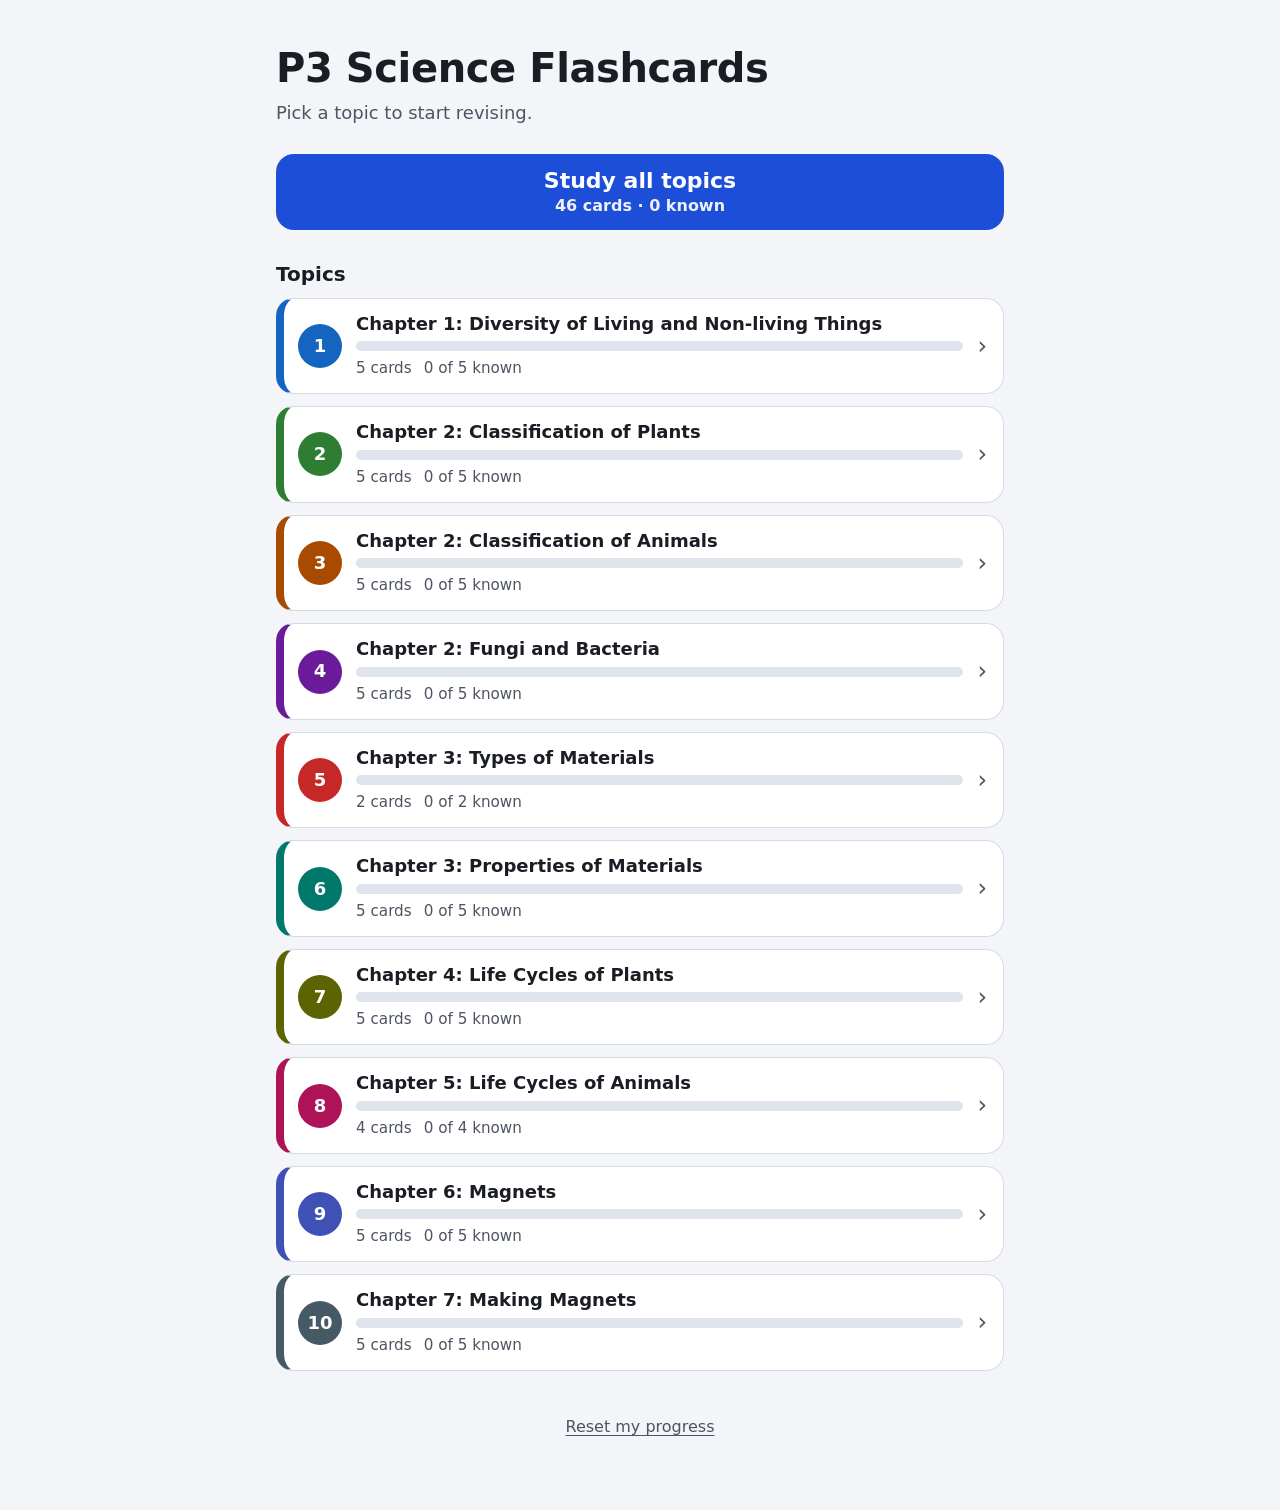
==== p3-science-flashcards.html @ 54ff961a "Add a single-file HTML version of the app build-cards.js now also writes p3-science-flashcards.html," ====
<!doctype html>
<html lang="en-SG">
<head>
  <meta charset="utf-8">
  <meta name="viewport" content="width=device-width, initial-scale=1, viewport-fit=cover">
  <meta name="color-scheme" content="light dark">
  <meta name="description" content="Flashcards to help Primary 3 students revise Science topics.">
  <title>P3 Science Flashcards</title>
  <style>
/* P3 Science Flashcards */

:root {
  --bg: #f3f5f9;
  --surface: #ffffff;
  --surface-2: #eef2f8;
  --answer-bg: #f6f9ff;
  --text: #1a1d23;
  --muted: #4d5563;
  --border: #d5dbe5;
  --shadow: 0 10px 30px rgba(20, 30, 50, 0.12), 0 2px 6px rgba(20, 30, 50, 0.08);
  --focus: #1d4ed8;
  --primary: #1d4ed8;
  --primary-hover: #1e40af;
  --known: #1b7a3a;
  --known-hover: #166230;
  --learning: #ffc94d;
  --learning-hover: #f5b923;
  --learning-text: #1a1d23;
  --danger: #b91c1c;
  --track: #dfe4ec;
  --radius: 18px;
  --card-radius: 24px;
  --topic: #455a64;

  --font: ui-rounded, "SF Pro Rounded", "Nunito", "Varela Round", "Segoe UI",
    system-ui, -apple-system, Roboto, "Helvetica Neue", Arial, sans-serif;

  color-scheme: light;
}

/* Dark theme: follows the device setting unless a light theme is chosen
   explicitly with data-theme="light"; data-theme="dark" forces it on. */
@media (prefers-color-scheme: dark) {
  :root:not([data-theme="light"]) {
    --bg: #111418;
    --surface: #1b1f26;
    --surface-2: #252b34;
    --answer-bg: #1f2530;
    --text: #eef1f5;
    --muted: #b4bcc8;
    --border: #353d49;
    --shadow: 0 10px 30px rgba(0, 0, 0, 0.45), 0 2px 6px rgba(0, 0, 0, 0.3);
    --focus: #8ab4ff;
    --primary: #2f5fe0;
    --primary-hover: #3d6cf0;
    --known: #1b7a3a;
    --known-hover: #208a43;
    --track: #303742;
    color-scheme: dark;
  }
}

:root[data-theme="dark"] {
  --bg: #111418;
  --surface: #1b1f26;
  --surface-2: #252b34;
  --answer-bg: #1f2530;
  --text: #eef1f5;
  --muted: #b4bcc8;
  --border: #353d49;
  --shadow: 0 10px 30px rgba(0, 0, 0, 0.45), 0 2px 6px rgba(0, 0, 0, 0.3);
  --focus: #8ab4ff;
  --primary: #2f5fe0;
  --primary-hover: #3d6cf0;
  --known: #1b7a3a;
  --known-hover: #208a43;
  --track: #303742;
  color-scheme: dark;
}

*,
*::before,
*::after {
  box-sizing: border-box;
}

html {
  -webkit-text-size-adjust: 100%;
  text-size-adjust: 100%;
}

body {
  margin: 0;
  min-height: 100vh;
  background: var(--bg);
  color: var(--text);
  font-family: var(--font);
  font-size: 1.125rem;
  line-height: 1.45;
  -webkit-font-smoothing: antialiased;
}

h1,
h2 {
  line-height: 1.2;
  margin: 0;
}

h1:focus,
h2:focus {
  outline: none;
}

button {
  font: inherit;
  color: inherit;
}

:focus-visible {
  outline: 3px solid var(--focus);
  outline-offset: 3px;
}

[hidden] {
  display: none !important;
}

.visually-hidden {
  position: absolute !important;
  width: 1px;
  height: 1px;
  margin: -1px;
  padding: 0;
  overflow: hidden;
  clip: rect(0 0 0 0);
  white-space: nowrap;
  border: 0;
}

/* ---------- Layout ---------- */

#app {
  max-width: 760px;
  margin: 0 auto;
  padding: max(16px, env(safe-area-inset-top)) max(16px, env(safe-area-inset-right))
    max(24px, env(safe-area-inset-bottom)) max(16px, env(safe-area-inset-left));
}

.screen-narrow {
  max-width: 560px;
  margin: 0 auto;
  padding-top: 8vh;
  text-align: center;
}

.lead {
  color: var(--muted);
  font-size: 1.125rem;
  margin: 0.5rem 0 1.5rem;
}

/* ---------- Buttons ---------- */

.btn {
  display: inline-flex;
  align-items: center;
  justify-content: center;
  gap: 0.4em;
  min-height: 56px;
  padding: 0.75rem 1.25rem;
  border: 2px solid transparent;
  border-radius: 14px;
  font-weight: 700;
  font-size: 1.125rem;
  line-height: 1.2;
  text-align: center;
  cursor: pointer;
  touch-action: manipulation;
  -webkit-tap-highlight-color: transparent;
  transition: background-color 0.15s ease, transform 0.1s ease, border-color 0.15s ease;
}

.btn:active {
  transform: scale(0.98);
}

.btn:disabled {
  opacity: 0.45;
  cursor: not-allowed;
  transform: none;
}

.btn-block {
  display: flex;
  width: 100%;
}

.btn-primary {
  background: var(--primary);
  color: #fff;
}

.btn-primary:hover {
  background: var(--primary-hover);
}

.btn-secondary {
  background: var(--surface);
  color: var(--text);
  border-color: var(--border);
}

.btn-secondary:hover:not(:disabled) {
  background: var(--surface-2);
}

.btn-ghost {
  background: transparent;
  color: var(--text);
  border-color: transparent;
}

.btn-ghost:hover {
  background: var(--surface-2);
}

.btn-danger {
  background: var(--danger);
  color: #fff;
}

.btn-known {
  background: var(--known);
  color: #fff;
}

.btn-known:hover {
  background: var(--known-hover);
}

.btn-learning {
  background: var(--learning);
  color: var(--learning-text);
}

.btn-learning:hover {
  background: var(--learning-hover);
}

.btn-row {
  display: flex;
  gap: 12px;
  flex-wrap: wrap;
}

.btn-stack {
  display: grid;
  gap: 12px;
  margin-top: 1.5rem;
}

.link-btn {
  background: none;
  border: 0;
  padding: 12px 8px;
  min-height: 48px;
  color: var(--muted);
  text-decoration: underline;
  text-underline-offset: 3px;
  font-size: 1rem;
  cursor: pointer;
  border-radius: 8px;
}

.link-btn:hover {
  color: var(--text);
}

/* ---------- Home ---------- */

.home-header {
  padding: 1rem 0 0.25rem;
}

.home-header h1 {
  font-size: clamp(1.75rem, 1.2rem + 2.5vw, 2.5rem);
  font-weight: 800;
  letter-spacing: -0.01em;
}

.btn-study-all {
  flex-direction: column;
  gap: 2px;
  min-height: 72px;
  font-size: 1.375rem;
  border-radius: var(--radius);
}

.btn-study-all-meta {
  font-size: 1rem;
  font-weight: 600;
  opacity: 0.92;
}

.section-title {
  font-size: 1.25rem;
  margin: 2rem 0 0.75rem;
}

.topic-list {
  list-style: none;
  margin: 0;
  padding: 0;
  display: grid;
  gap: 12px;
}

.topic-btn {
  display: flex;
  align-items: center;
  gap: 14px;
  width: 100%;
  min-height: 84px;
  padding: 14px 16px 14px 14px;
  background: var(--surface);
  border: 1px solid var(--border);
  border-left: 8px solid var(--topic);
  border-radius: var(--radius);
  text-align: left;
  cursor: pointer;
  touch-action: manipulation;
  -webkit-tap-highlight-color: transparent;
  transition: background-color 0.15s ease, transform 0.1s ease;
}

.topic-btn:hover {
  background: var(--surface-2);
}

.topic-btn:active {
  transform: scale(0.99);
}

.topic-num {
  flex: none;
  display: grid;
  place-items: center;
  width: 44px;
  height: 44px;
  border-radius: 50%;
  background: var(--topic);
  color: #fff;
  font-weight: 800;
  font-size: 1.125rem;
}

.topic-main {
  flex: 1;
  min-width: 0;
  display: grid;
  gap: 6px;
}

.topic-name {
  font-weight: 700;
  font-size: 1.125rem;
  line-height: 1.25;
}

.topic-meta {
  display: flex;
  flex-wrap: wrap;
  gap: 4px 12px;
  color: var(--muted);
  font-size: 0.95rem;
}

.topic-resume {
  font-weight: 700;
  color: var(--text);
}

.bar {
  display: block;
  height: 10px;
  border-radius: 999px;
  background: var(--track);
  overflow: hidden;
}

.bar-fill {
  display: block;
  height: 100%;
  width: 0;
  border-radius: inherit;
  background: var(--topic);
  transition: width 0.4s ease;
}

.topic-chevron {
  flex: none;
  font-size: 1.5rem;
  color: var(--muted);
}

.reset-area {
  margin-top: 2rem;
  text-align: center;
}

.reset-confirm {
  margin: 0.5rem auto 0;
  max-width: 480px;
  padding: 16px;
  border: 2px solid var(--danger);
  border-radius: var(--radius);
  background: var(--surface);
}

.reset-confirm p {
  margin: 0 0 12px;
}

.reset-confirm .btn-row {
  justify-content: center;
}

.reset-done {
  min-height: 1.5em;
  margin: 0.5rem 0 0;
  color: var(--muted);
}

.storage-note {
  margin: 1rem 0 0;
  padding: 12px 16px;
  border-radius: 12px;
  background: var(--surface-2);
  color: var(--text);
  font-size: 1rem;
  text-align: center;
}

/* ---------- Study ---------- */

.study-top {
  display: flex;
  align-items: center;
  justify-content: space-between;
  gap: 8px;
  margin: -4px -8px 4px;
}

.btn-back {
  min-height: 48px;
  padding: 0.5rem 0.75rem;
  font-size: 1rem;
}

.study-mode {
  font-size: 1rem;
  font-weight: 700;
  color: var(--muted);
  text-align: right;
  padding-right: 8px;
}

.study-meta {
  display: flex;
  flex-wrap: wrap;
  align-items: baseline;
  justify-content: space-between;
  gap: 2px 12px;
  margin-bottom: 10px;
}

.position {
  margin: 0;
  font-weight: 700;
  font-size: 1rem;
}

.card-status {
  margin: 0;
  font-size: 0.95rem;
  color: var(--muted);
  min-height: 1.4em;
}

.card-stage {
  position: relative;
}

.card {
  display: block;
  position: relative;
  width: 100%;
  height: 56vh;
  height: clamp(280px, 54svh, 560px);
  padding: 0;
  margin: 0;
  border: 0;
  background: none;
  border-radius: var(--card-radius);
  cursor: pointer;
  perspective: 1600px;
  touch-action: pan-y;
  -webkit-tap-highlight-color: transparent;
  text-align: center;
}

.card:focus-visible {
  outline-offset: 5px;
}

.card-inner {
  display: block;
  position: relative;
  width: 100%;
  height: 100%;
  transform-style: preserve-3d;
  transition: transform 0.55s cubic-bezier(0.3, 0.7, 0.3, 1);
}

.card.is-flipped .card-inner {
  transform: rotateY(180deg);
}

.face {
  position: absolute;
  inset: 0;
  display: flex;
  flex-direction: column;
  background: var(--surface);
  border: 1px solid var(--border);
  border-radius: var(--card-radius);
  box-shadow: var(--shadow);
  overflow: hidden;
  -webkit-backface-visibility: hidden;
  backface-visibility: hidden;
}

.face-front {
  transform: rotateY(0deg);
}

.face-back {
  transform: rotateY(180deg);
  background: var(--answer-bg);
}

.card:not(.is-flipped) .face-back,
.card.is-flipped .face-front {
  pointer-events: none;
}

.face-header {
  flex: none;
  display: flex;
  align-items: center;
  justify-content: center;
  min-height: 52px;
  padding: 10px 20px;
  background: var(--topic);
  color: #fff;
  font-weight: 700;
  font-size: 1.0625rem;
  line-height: 1.25;
}

.face-label {
  flex: none;
  padding: 14px 24px 0;
  font-size: 0.875rem;
  font-weight: 800;
  letter-spacing: 0.08em;
  text-transform: uppercase;
  color: var(--muted);
}

.face-body {
  flex: 1;
  min-height: 0;
  display: flex;
  flex-direction: column;
  padding: 8px 24px;
  overflow-y: auto;
  overscroll-behavior: contain;
  -webkit-overflow-scrolling: touch;
}

.face-text {
  display: block;
  margin: auto 0;
  font-size: clamp(1.5rem, 1rem + 2vw, 2.25rem);
  font-weight: 650;
  line-height: 1.35;
  white-space: pre-line;
  overflow-wrap: break-word;
}

.face-back .face-text {
  font-weight: 600;
}

.face-hint {
  flex: none;
  padding: 0 24px 14px;
  font-size: 0.95rem;
  color: var(--muted);
  text-align: center;
}

/* Switch to the next card without showing the flip back. */
.card.no-anim .card-inner,
.card.no-anim .face {
  transition: none !important;
}

.card-stage.enter-next .card {
  animation: enter-next 0.28s ease-out;
}

.card-stage.enter-prev .card {
  animation: enter-prev 0.28s ease-out;
}

@keyframes enter-next {
  from {
    opacity: 0;
    transform: translateX(10px) scale(0.96);
  }
  to {
    opacity: 1;
    transform: none;
  }
}

@keyframes enter-prev {
  from {
    opacity: 0;
    transform: translateX(-10px) scale(0.96);
  }
  to {
    opacity: 1;
    transform: none;
  }
}

.topic-banner {
  position: absolute;
  z-index: 5;
  bottom: 14px;
  left: 50%;
  width: max-content;
  max-width: calc(100% - 32px);
  padding: 10px 18px;
  border-radius: 999px;
  background: var(--topic);
  color: #fff;
  font-weight: 700;
  font-size: 1rem;
  line-height: 1.25;
  text-align: center;
  box-shadow: var(--shadow);
  opacity: 0;
  visibility: hidden;
  pointer-events: none;
  transform: translate(-50%, 8px);
  transition: opacity 0.25s ease, transform 0.25s ease, visibility 0.25s;
}

.topic-banner.is-visible {
  opacity: 1;
  visibility: visible;
  transform: translate(-50%, 0);
}

.mark-row {
  display: grid;
  grid-template-columns: 1fr 1fr;
  gap: 12px;
  margin-top: 16px;
}

.mark-row .btn {
  min-height: 64px;
  font-size: 1.25rem;
  border-radius: var(--radius);
  padding: 0.5rem 0.75rem;
}

.mark-row.is-hidden {
  visibility: hidden;
}

.nav-row {
  display: grid;
  grid-template-columns: auto 1fr auto;
  align-items: center;
  gap: 12px;
  margin-top: 12px;
}

.btn-nav {
  min-width: 120px;
}

.kbd-hint {
  margin: 0;
  text-align: center;
  font-size: 0.875rem;
  color: var(--muted);
  visibility: hidden;
}

kbd {
  display: inline-block;
  padding: 0 6px;
  border: 1px solid var(--border);
  border-bottom-width: 2px;
  border-radius: 6px;
  background: var(--surface);
  font-family: inherit;
  font-size: 0.8125rem;
}

@media (hover: hover) and (pointer: fine) {
  .kbd-hint {
    visibility: visible;
  }
}

/* ---------- End of deck ---------- */

#end-title,
#resume-title {
  font-size: clamp(1.75rem, 1.3rem + 2vw, 2.25rem);
  font-weight: 800;
}

.end-stats {
  display: grid;
  grid-template-columns: 1fr 1fr;
  gap: 12px;
}

.stat {
  display: grid;
  gap: 4px;
  padding: 18px 12px;
  border-radius: var(--radius);
  background: var(--surface);
  border: 1px solid var(--border);
  border-top: 6px solid var(--border);
}

.stat-known {
  border-top-color: var(--known);
}

.stat-learning {
  border-top-color: var(--learning);
}

.stat-num {
  font-size: 2.75rem;
  font-weight: 800;
  line-height: 1;
}

.stat-label {
  font-weight: 700;
  color: var(--muted);
}

.end-unmarked {
  margin: 12px 0 0;
  color: var(--muted);
}

/* ---------- Larger screens ---------- */

@media (min-width: 700px) {
  #app {
    padding-top: 28px;
  }

  .face-header {
    min-height: 60px;
    padding: 12px 28px;
    font-size: 1.1875rem;
  }

  .face-label,
  .face-body,
  .face-hint {
    padding-left: 36px;
    padding-right: 36px;
  }

  .mark-row .btn {
    font-size: 1.375rem;
  }
}

/* Short screens, e.g. a phone held sideways */
@media (max-height: 520px) {
  .card {
    height: max(240px, 62vh);
  }

  .screen-narrow {
    padding-top: 2vh;
  }
}

/* Narrow phones */
@media (max-width: 400px) {
  .mark-row .btn {
    font-size: 1.125rem;
  }

  .btn-nav {
    min-width: 0;
    flex: 1;
  }

  .nav-row {
    grid-template-columns: 1fr 1fr;
  }

  .kbd-hint {
    display: none;
  }
}

/* ---------- Reduced motion: quicker flip, fewer other animations ---------- */

@media (prefers-reduced-motion: reduce) {
  /* The card still flips, but quickly and without the springy ease. */
  .card-inner {
    transition: transform 0.3s ease-in-out;
  }

  .card-stage.enter-next .card,
  .card-stage.enter-prev .card {
    animation: fade-in 0.2s ease-out;
  }

  .btn,
  .topic-btn,
  .bar-fill,
  .topic-banner {
    transition: none;
  }

  .btn:active,
  .topic-btn:active {
    transform: none;
  }

  @keyframes fade-in {
    from {
      opacity: 0;
    }
    to {
      opacity: 1;
    }
  }
}
</style>
</head>
<body>
  <main id="app">

    <!-- Home: list of topics -->
    <section id="screen-home" class="screen" aria-labelledby="home-title">
      <header class="home-header">
        <h1 id="home-title" tabindex="-1">P3 Science Flashcards</h1>
        <p class="lead" id="overall-progress">Pick a topic to start revising.</p>
      </header>

      <button type="button" id="study-all" class="btn btn-primary btn-block btn-study-all">
        <span class="btn-study-all-title">Study all topics</span>
        <span class="btn-study-all-meta" id="study-all-meta"></span>
      </button>

      <h2 class="section-title">Topics</h2>
      <ol id="topic-list" class="topic-list"></ol>

      <div class="reset-area">
        <button type="button" id="reset-link" class="link-btn" aria-expanded="false" aria-controls="reset-confirm">Reset my progress</button>
        <div id="reset-confirm" class="reset-confirm" hidden>
          <p id="reset-question"><strong>Reset all progress?</strong> This clears every card you marked and where you left off. It cannot be undone.</p>
          <div class="btn-row">
            <button type="button" id="reset-yes" class="btn btn-danger" aria-describedby="reset-question">Yes, reset</button>
            <button type="button" id="reset-no" class="btn btn-secondary">Cancel</button>
          </div>
        </div>
        <p id="reset-done" class="reset-done" role="status"></p>
      </div>

      <p id="storage-note" class="storage-note" hidden>Your progress can't be saved on this device right now, but you can still study.</p>
    </section>

    <!-- Continue where you left off -->
    <section id="screen-resume" class="screen screen-narrow" aria-labelledby="resume-title" hidden>
      <h2 id="resume-title" tabindex="-1">Welcome back!</h2>
      <p id="resume-text" class="lead"></p>
      <div class="btn-stack">
        <button type="button" id="resume-continue" class="btn btn-primary btn-block">Continue where you left off</button>
        <button type="button" id="resume-restart" class="btn btn-secondary btn-block">Start from the first card</button>
        <button type="button" id="resume-back" class="btn btn-ghost btn-block">Back to topics</button>
      </div>
    </section>

    <!-- Study -->
    <section id="screen-study" class="screen screen-study" aria-labelledby="study-title" hidden>
      <div class="study-top">
        <button type="button" id="study-back" class="btn btn-ghost btn-back">
          <span aria-hidden="true">←</span> Back to topics
        </button>
        <h2 id="study-title" class="study-mode"></h2>
      </div>

      <div class="study-meta">
        <p id="position" class="position"></p>
        <p id="card-status" class="card-status"></p>
      </div>

      <div class="card-stage" id="card-stage">
        <div id="topic-banner" class="topic-banner" role="status" aria-live="polite"></div>
        <button type="button" id="card" class="card">
          <span class="card-inner">
            <span class="face face-front" id="face-front">
              <span class="face-header"><span class="face-topic"></span></span>
              <span class="face-label">Question</span>
              <span class="face-body"><span class="face-text"></span></span>
              <span class="face-hint" aria-hidden="true">Tap to see the answer</span>
            </span>
            <span class="face face-back" id="face-back">
              <span class="face-header"><span class="face-topic"></span></span>
              <span class="face-label">Answer</span>
              <span class="face-body"><span class="face-text"></span></span>
              <span class="face-hint" aria-hidden="true">Tap to see the question</span>
            </span>
          </span>
        </button>
      </div>

      <div class="mark-row" id="mark-row">
        <button type="button" id="btn-known" class="btn btn-known" aria-label="I knew it" aria-keyshortcuts="1">I knew it <span aria-hidden="true">✓</span></button>
        <button type="button" id="btn-learning" class="btn btn-learning" aria-label="Still learning" aria-keyshortcuts="2">Still learning <span aria-hidden="true">↻</span></button>
      </div>

      <div class="nav-row">
        <button type="button" id="btn-prev" class="btn btn-secondary btn-nav" aria-label="Previous card" aria-keyshortcuts="ArrowLeft">
          <span aria-hidden="true">←</span> <span class="btn-nav-text">Previous</span>
        </button>
        <p class="kbd-hint" aria-hidden="true">
          <kbd>Space</kbd> flip · <kbd>←</kbd> <kbd>→</kbd> move · <kbd>1</kbd> knew it · <kbd>2</kbd> still learning
        </p>
        <button type="button" id="btn-next" class="btn btn-secondary btn-nav" aria-label="Next card" aria-keyshortcuts="ArrowRight">
          <span class="btn-nav-text">Next</span> <span aria-hidden="true">→</span>
        </button>
      </div>
    </section>

    <!-- End of deck -->
    <section id="screen-end" class="screen screen-narrow" aria-labelledby="end-title" hidden>
      <h2 id="end-title" tabindex="-1">Well done!</h2>
      <p id="end-text" class="lead"></p>
      <div class="end-stats">
        <div class="stat stat-known">
          <span class="stat-num" id="end-known">0</span>
          <span class="stat-label">I knew it <span aria-hidden="true">✓</span></span>
        </div>
        <div class="stat stat-learning">
          <span class="stat-num" id="end-learning">0</span>
          <span class="stat-label">Still learning <span aria-hidden="true">↻</span></span>
        </div>
      </div>
      <p id="end-unmarked" class="end-unmarked" hidden></p>
      <div class="btn-stack">
        <button type="button" id="end-review" class="btn btn-learning btn-block">Review the ones I'm still learning</button>
        <button type="button" id="end-next-topic" class="btn btn-primary btn-block"></button>
        <button type="button" id="end-restart" class="btn btn-secondary btn-block">Start this topic again</button>
        <button type="button" id="end-back" class="btn btn-ghost btn-block">Back to topics</button>
      </div>
    </section>

  </main>

  <div id="sr-live" class="visually-hidden" aria-live="polite"></div>

  <script>
window.CARDS_INLINE = true;
window.CARDS = [
  {
    "id": "01-01",
    "topicOrder": 1,
    "topic": "Chapter 1: Diversity of Living and Non-living Things",
    "front": "What is meant by classification?",
    "back": "Putting things into groups."
  },
  {
    "id": "01-02",
    "topicOrder": 1,
    "topic": "Chapter 1: Diversity of Living and Non-living Things",
    "front": "How are items classified?",
    "back": "According to their common characteristics."
  },
  {
    "id": "01-03",
    "topicOrder": 1,
    "topic": "Chapter 1: Diversity of Living and Non-living Things",
    "front": "What are examples of characteristics?",
    "back": "Shape, size, colour."
  },
  {
    "id": "01-04",
    "topicOrder": 1,
    "topic": "Chapter 1: Diversity of Living and Non-living Things",
    "front": "What are the four characteristics of living things?",
    "back": "1. Need air, food and water\n2. Grow\n3. Respond to changes\n4. Reproduce"
  },
  {
    "id": "01-05",
    "topicOrder": 1,
    "topic": "Chapter 1: Diversity of Living and Non-living Things",
    "front": "Why do living things reproduce?",
    "back": "To ensure that their own kind exist."
  },
  {
    "id": "02-01",
    "topicOrder": 2,
    "topic": "Chapter 2: Classification of Plants",
    "front": "Name the parts of a plant.",
    "back": "Flower, fruit, leaf, stem, roots."
  },
  {
    "id": "02-02",
    "topicOrder": 2,
    "topic": "Chapter 2: Classification of Plants",
    "front": "What do plants need to live?",
    "back": "Air, water, sunlight and nutrients."
  },
  {
    "id": "02-03",
    "topicOrder": 2,
    "topic": "Chapter 2: Classification of Plants",
    "front": "How do plants get their food?",
    "back": "They make their own food through photosynthesis with their leaves."
  },
  {
    "id": "02-04",
    "topicOrder": 2,
    "topic": "Chapter 2: Classification of Plants",
    "front": "How do flowering plants reproduce?",
    "back": "By seeds. Their fruits contain seeds."
  },
  {
    "id": "02-05",
    "topicOrder": 2,
    "topic": "Chapter 2: Classification of Plants",
    "front": "How do non-flowering plants reproduce? Give an example of a non-flowering plant.",
    "back": "By spores. Examples: fern, moss."
  },
  {
    "id": "03-01",
    "topicOrder": 3,
    "topic": "Chapter 2: Classification of Animals",
    "front": "What are the six broad groups of animals?",
    "back": "Mammals, birds, fish, reptiles, amphibians and insects."
  },
  {
    "id": "03-02",
    "topicOrder": 3,
    "topic": "Chapter 2: Classification of Animals",
    "front": "What is the outer covering of each animal group?",
    "back": "Mammals: hair\nBirds: feathers\nFish: scales\nReptiles: scales\nAmphibians: moist skin\nInsects: hard body covering"
  },
  {
    "id": "03-03",
    "topicOrder": 3,
    "topic": "Chapter 2: Classification of Animals",
    "front": "Why are outer coverings important to animals?",
    "back": "They keep animals warm, and protect them from harsh environments and predators."
  },
  {
    "id": "03-04",
    "topicOrder": 3,
    "topic": "Chapter 2: Classification of Animals",
    "front": "How can you tell that an animal is an insect?",
    "back": "It has 3 body parts, 3 pairs of legs and 1 pair of feelers."
  },
  {
    "id": "03-05",
    "topicOrder": 3,
    "topic": "Chapter 2: Classification of Animals",
    "front": "Which animal group produces milk to feed its young?",
    "back": "Mammals."
  },
  {
    "id": "04-01",
    "topicOrder": 4,
    "topic": "Chapter 2: Fungi and Bacteria",
    "front": "Give three examples of fungi.",
    "back": "Mushroom, mould and yeast."
  },
  {
    "id": "04-02",
    "topicOrder": 4,
    "topic": "Chapter 2: Fungi and Bacteria",
    "front": "How do fungi get their food?",
    "back": "They cannot make their own food. They feed on other living things, which can be dead or alive."
  },
  {
    "id": "04-03",
    "topicOrder": 4,
    "topic": "Chapter 2: Fungi and Bacteria",
    "front": "How do fungi reproduce?",
    "back": "By spores."
  },
  {
    "id": "04-04",
    "topicOrder": 4,
    "topic": "Chapter 2: Fungi and Bacteria",
    "front": "What are bacteria?",
    "back": "Very tiny living things that can only be seen under a microscope."
  },
  {
    "id": "04-05",
    "topicOrder": 4,
    "topic": "Chapter 2: Fungi and Bacteria",
    "front": "Are fungi and bacteria useful or harmful?",
    "back": "Both.\nUseful: used to make bread, cheese and yoghurt.\nHarmful: they can make food go bad and cause diseases."
  },
  {
    "id": "05-01",
    "topicOrder": 5,
    "topic": "Chapter 3: Types of Materials",
    "front": "Name the 7 types of materials. (Hint: My Good Cat Will Read For People)",
    "back": "Metal, Glass, Ceramic, Wood, Rubber, Fabric, Plastic."
  },
  {
    "id": "05-02",
    "topicOrder": 5,
    "topic": "Chapter 3: Types of Materials",
    "front": "Can an object be made of more than one material?",
    "back": "Yes. An object can be made up of one or more materials."
  },
  {
    "id": "06-01",
    "topicOrder": 6,
    "topic": "Chapter 3: Properties of Materials",
    "front": "What are the 5 properties of materials?",
    "back": "Strength, flexibility, waterproof, ability to float or sink in water, and transparency."
  },
  {
    "id": "06-02",
    "topicOrder": 6,
    "topic": "Chapter 3: Properties of Materials",
    "front": "What is strength?",
    "back": "The ability to support a load without breaking or tearing."
  },
  {
    "id": "06-03",
    "topicOrder": 6,
    "topic": "Chapter 3: Properties of Materials",
    "front": "What is flexibility?",
    "back": "The ability to bend without breaking."
  },
  {
    "id": "06-04",
    "topicOrder": 6,
    "topic": "Chapter 3: Properties of Materials",
    "front": "What does waterproof mean?",
    "back": "The material does not absorb water."
  },
  {
    "id": "06-05",
    "topicOrder": 6,
    "topic": "Chapter 3: Properties of Materials",
    "front": "What is transparency?",
    "back": "How much light can pass through a material."
  },
  {
    "id": "07-01",
    "topicOrder": 7,
    "topic": "Chapter 4: Life Cycles of Plants",
    "front": "What is a life cycle?",
    "back": "The repeated pattern of change that a living thing goes through during its life."
  },
  {
    "id": "07-02",
    "topicOrder": 7,
    "topic": "Chapter 4: Life Cycles of Plants",
    "front": "What are the 3 stages in the life cycle of a plant?",
    "back": "Seed → young plant → adult plant."
  },
  {
    "id": "07-03",
    "topicOrder": 7,
    "topic": "Chapter 4: Life Cycles of Plants",
    "front": "What do seeds need to germinate? (Hint: W.O.W)",
    "back": "Water, Oxygen, Warmth."
  },
  {
    "id": "07-04",
    "topicOrder": 7,
    "topic": "Chapter 4: Life Cycles of Plants",
    "front": "During germination, which grows first: the root or the shoot?",
    "back": "The root. It grows downwards to get water. Then the shoot grows upwards towards sunlight."
  },
  {
    "id": "07-05",
    "topicOrder": 7,
    "topic": "Chapter 4: Life Cycles of Plants",
    "front": "Where does a young plant get its food before its green leaves appear?",
    "back": "From the seed leaves."
  },
  {
    "id": "08-01",
    "topicOrder": 8,
    "topic": "Chapter 5: Life Cycles of Animals",
    "front": "What are the stages of a 3-stage life cycle? Give an example.",
    "back": "Egg → young → adult.\nExamples: chicken, frog, cockroach, grasshopper."
  },
  {
    "id": "08-02",
    "topicOrder": 8,
    "topic": "Chapter 5: Life Cycles of Animals",
    "front": "What are the stages of a 4-stage life cycle? Give an example.",
    "back": "Egg → larva → pupa → adult.\nExamples: butterfly, mosquito, beetle."
  },
  {
    "id": "08-03",
    "topicOrder": 8,
    "topic": "Chapter 5: Life Cycles of Animals",
    "front": "What is the difference between the life cycle of a grasshopper and a mosquito?",
    "back": "A grasshopper has a 3-stage life cycle: egg → young (nymph) → adult.\nA mosquito has a 4-stage life cycle: egg → larva → pupa → adult."
  },
  {
    "id": "08-04",
    "topicOrder": 8,
    "topic": "Chapter 5: Life Cycles of Animals",
    "front": "Does an insect eat during the pupa stage?",
    "back": "No. It stops feeding and changes into an adult inside the pupal case."
  },
  {
    "id": "09-01",
    "topicOrder": 9,
    "topic": "Chapter 6: Magnets",
    "front": "What two kinds of force can a magnet exert?",
    "back": "A push or a pull."
  },
  {
    "id": "09-02",
    "topicOrder": 9,
    "topic": "Chapter 6: Magnets",
    "front": "Where is the magnetic strength of a magnet the strongest?",
    "back": "At the poles (North pole and South pole)."
  },
  {
    "id": "09-03",
    "topicOrder": 9,
    "topic": "Chapter 6: Magnets",
    "front": "What happens when like poles face each other? Unlike poles?",
    "back": "Like poles repel.\nUnlike poles attract."
  },
  {
    "id": "09-04",
    "topicOrder": 9,
    "topic": "Chapter 6: Magnets",
    "front": "Does a magnet attract all metals?",
    "back": "No. Magnets only attract magnetic materials, such as iron, steel, nickel and cobalt."
  },
  {
    "id": "09-05",
    "topicOrder": 9,
    "topic": "Chapter 6: Magnets",
    "front": "Which direction does a freely suspended magnet point when it comes to rest?",
    "back": "North–South."
  },
  {
    "id": "10-01",
    "topicOrder": 10,
    "topic": "Chapter 7: Making Magnets",
    "front": "What are the two ways to make a magnet?",
    "back": "The stroke method and the electrical method."
  },
  {
    "id": "10-02",
    "topicOrder": 10,
    "topic": "Chapter 7: Making Magnets",
    "front": "What can be made into a magnet?",
    "back": "Only magnetic materials."
  },
  {
    "id": "10-03",
    "topicOrder": 10,
    "topic": "Chapter 7: Making Magnets",
    "front": "How do we make a magnet using the stroke method?",
    "back": "Stroke a magnetic material (e.g. an iron nail) using a permanent magnet."
  },
  {
    "id": "10-04",
    "topicOrder": 10,
    "topic": "Chapter 7: Making Magnets",
    "front": "What are magnets made by the electrical method called?",
    "back": "Electromagnets."
  },
  {
    "id": "10-05",
    "topicOrder": 10,
    "topic": "Chapter 7: Making Magnets",
    "front": "How can we make an electromagnet stronger?",
    "back": "Increase the number of turns of wire, or increase the number of batteries."
  }
];
</script>
  <script>
/* P3 Science Flashcards
 *
 * Card data comes from cards.json (when served over http) or from cards.js,
 * which sets window.CARDS (used when index.html is opened straight from disk).
 * Cards are always shown in topic order, then in the order they are listed.
 */
(function () {
  'use strict';

  var STORAGE_KEY = 'p3-science-flashcards:v1';

  // One colour per topic, in topic order. All pass WCAG AA with white text.
  var TOPIC_COLOURS = [
    '#1565C0', // blue
    '#2E7D32', // green
    '#A84B00', // burnt orange
    '#6A1B9A', // purple
    '#C62828', // red
    '#00796B', // teal
    '#5B6400', // olive
    '#AD1457', // magenta
    '#3F51B5', // indigo
    '#455A64'  // slate
  ];

  var SWIPE_MIN_DISTANCE = 50;
  var BANNER_MS = 2200;

  // ---------- State ----------

  var cards = [];   // every card, in study order
  var topics = [];  // { order, name, colour, cardIndexes }
  var store = { status: {}, lastPos: {} }; // status: id -> 'known' | 'learning'
  var storageOk = true;

  // The deck being studied.
  // scope: 'all' or a topic order number; review: only cards not marked known.
  var session = null;

  var currentScreen = 'home';
  var bannerTimer = null;
  var suppressClick = false;

  // ---------- Elements ----------

  function $(id) { return document.getElementById(id); }

  var el = {
    screens: {
      home: $('screen-home'),
      resume: $('screen-resume'),
      study: $('screen-study'),
      end: $('screen-end')
    },
    homeTitle: $('home-title'),
    overallProgress: $('overall-progress'),
    studyAll: $('study-all'),
    studyAllMeta: $('study-all-meta'),
    topicList: $('topic-list'),
    resetLink: $('reset-link'),
    resetConfirm: $('reset-confirm'),
    resetYes: $('reset-yes'),
    resetNo: $('reset-no'),
    resetDone: $('reset-done'),
    storageNote: $('storage-note'),

    resumeTitle: $('resume-title'),
    resumeText: $('resume-text'),
    resumeContinue: $('resume-continue'),
    resumeRestart: $('resume-restart'),
    resumeBack: $('resume-back'),

    studyBack: $('study-back'),
    studyTitle: $('study-title'),
    position: $('position'),
    cardStatus: $('card-status'),
    cardStage: $('card-stage'),
    banner: $('topic-banner'),
    card: $('card'),
    faceFront: $('face-front'),
    faceBack: $('face-back'),
    markRow: $('mark-row'),
    btnKnown: $('btn-known'),
    btnLearning: $('btn-learning'),
    btnPrev: $('btn-prev'),
    btnNext: $('btn-next'),

    endTitle: $('end-title'),
    endText: $('end-text'),
    endKnown: $('end-known'),
    endLearning: $('end-learning'),
    endUnmarked: $('end-unmarked'),
    endReview: $('end-review'),
    endNextTopic: $('end-next-topic'),
    endRestart: $('end-restart'),
    endBack: $('end-back'),

    srLive: $('sr-live')
  };

  // ---------- Storage (every access wrapped so blocked storage is fine) ----------

  function loadStore() {
    var raw = null;
    try {
      raw = window.localStorage.getItem(STORAGE_KEY);
    } catch (e) {
      storageOk = false;
      return;
    }
    if (!raw) return;
    try {
      var parsed = JSON.parse(raw);
      if (parsed && typeof parsed === 'object') {
        if (parsed.status && typeof parsed.status === 'object') store.status = parsed.status;
        if (parsed.lastPos && typeof parsed.lastPos === 'object') store.lastPos = parsed.lastPos;
      }
    } catch (e) {
      // Corrupt data: start fresh.
    }
  }

  function saveStore() {
    try {
      window.localStorage.setItem(STORAGE_KEY, JSON.stringify(store));
      storageOk = true;
    } catch (e) {
      storageOk = false;
    }
    el.storageNote.hidden = storageOk;
  }

  function clearStore() {
    store = { status: {}, lastPos: {} };
    try {
      window.localStorage.removeItem(STORAGE_KEY);
    } catch (e) {
      storageOk = false;
    }
  }

  // ---------- Card data ----------

  function loadCardData() {
    var fallback = function () {
      return Array.isArray(window.CARDS) ? window.CARDS : [];
    };
    // fetch() of a local file fails on file://, so go straight to cards.js.
    // The single-file version has its cards built in, so it never fetches.
    if (window.location.protocol === 'file:' || typeof window.fetch !== 'function' ||
        window.CARDS_INLINE) {
      return Promise.resolve(fallback());
    }
    return window.fetch('cards.json', { cache: 'no-cache' })
      .then(function (res) {
        if (!res.ok) throw new Error('HTTP ' + res.status);
        return res.json();
      })
      .then(function (data) {
        return Array.isArray(data) && data.length ? data : fallback();
      })
      .catch(fallback);
  }

  function prepareCards(data) {
    var valid = data.filter(function (c) {
      return c && typeof c.id === 'string' && typeof c.front === 'string' &&
        typeof c.back === 'string' && typeof c.topic === 'string' &&
        isFinite(Number(c.topicOrder));
    }).map(function (c, i) {
      return {
        id: c.id,
        topicOrder: Number(c.topicOrder),
        topic: c.topic,
        front: c.front,
        back: c.back,
        listIndex: i
      };
    });

    // Topic order first, then the order cards are listed in the file.
    valid.sort(function (a, b) {
      return a.topicOrder - b.topicOrder || a.listIndex - b.listIndex;
    });

    cards = valid;
    topics = [];
    var byOrder = {};
    cards.forEach(function (card, index) {
      var topic = byOrder[card.topicOrder];
      if (!topic) {
        topic = {
          order: card.topicOrder,
          name: card.topic,
          colour: TOPIC_COLOURS[topics.length % TOPIC_COLOURS.length],
          cardIndexes: []
        };
        byOrder[card.topicOrder] = topic;
        topics.push(topic);
      }
      card.topicIndex = topics.indexOf(topic);
      card.posInTopic = topic.cardIndexes.length + 1;
      card.overallPos = index + 1;
      topic.cardIndexes.push(index);
    });
  }

  function topicOf(card) { return topics[card.topicIndex]; }

  function topicByOrder(order) {
    for (var i = 0; i < topics.length; i++) {
      if (topics[i].order === order) return topics[i];
    }
    return null;
  }

  function scopeKey(scope) { return scope === 'all' ? 'all' : 'topic-' + scope; }

  function scopeIndexes(scope) {
    if (scope === 'all') return cards.map(function (_, i) { return i; });
    var topic = topicByOrder(scope);
    return topic ? topic.cardIndexes.slice() : [];
  }

  function scopeName(scope) {
    if (scope === 'all') return 'All topics';
    var topic = topicByOrder(scope);
    return topic ? topic.name : '';
  }

  function isKnown(index) { return store.status[cards[index].id] === 'known'; }

  function countKnown(indexes) {
    return indexes.filter(isKnown).length;
  }

  // ---------- Screens ----------

  function showScreen(name, focusTarget) {
    Object.keys(el.screens).forEach(function (key) {
      el.screens[key].hidden = key !== name;
    });
    currentScreen = name;
    window.scrollTo(0, 0);
    if (focusTarget) {
      try {
        focusTarget.focus({ preventScroll: true });
      } catch (e) {
        focusTarget.focus();
      }
    }
  }

  function announce(text) {
    el.srLive.textContent = '';
    window.setTimeout(function () { el.srLive.textContent = text; }, 50);
  }

  // ---------- Home ----------

  function renderHome() {
    var total = cards.length;
    var known = countKnown(scopeIndexes('all'));
    el.overallProgress.textContent = known > 0
      ? 'You know ' + known + ' of ' + total + ' cards. Keep going!'
      : 'Pick a topic to start revising.';
    el.studyAllMeta.textContent = total + ' cards · ' + known + ' known';

    el.topicList.textContent = '';
    topics.forEach(function (topic) {
      var count = topic.cardIndexes.length;
      var knownInTopic = countKnown(topic.cardIndexes);
      var li = document.createElement('li');
      var btn = document.createElement('button');
      btn.type = 'button';
      btn.className = 'topic-btn';
      btn.style.setProperty('--topic', topic.colour);
      btn.setAttribute('data-topic', String(topic.order));

      var num = document.createElement('span');
      num.className = 'topic-num';
      num.setAttribute('aria-hidden', 'true');
      num.textContent = String(topic.order);

      var main = document.createElement('span');
      main.className = 'topic-main';

      var name = document.createElement('span');
      name.className = 'topic-name';
      name.textContent = topic.name;

      var meta = document.createElement('span');
      meta.className = 'topic-meta';
      var countEl = document.createElement('span');
      countEl.textContent = count + (count === 1 ? ' card' : ' cards');
      var knownEl = document.createElement('span');
      knownEl.textContent = knownInTopic + ' of ' + count + ' known';
      meta.appendChild(countEl);
      meta.appendChild(knownEl);

      var resumeIndex = savedPosition(topic.order);
      if (resumeIndex > 0) {
        var resumeEl = document.createElement('span');
        resumeEl.className = 'topic-resume';
        resumeEl.textContent = 'Stopped at card ' + (resumeIndex + 1);
        meta.appendChild(resumeEl);
      }

      var bar = document.createElement('span');
      bar.className = 'bar';
      bar.setAttribute('aria-hidden', 'true');
      var fill = document.createElement('span');
      fill.className = 'bar-fill';
      fill.style.width = (count ? Math.round((knownInTopic / count) * 100) : 0) + '%';
      bar.appendChild(fill);

      var chevron = document.createElement('span');
      chevron.className = 'topic-chevron';
      chevron.setAttribute('aria-hidden', 'true');
      chevron.textContent = '›';

      main.appendChild(name);
      main.appendChild(bar);
      main.appendChild(meta);
      btn.appendChild(num);
      btn.appendChild(main);
      btn.appendChild(chevron);
      li.appendChild(btn);
      el.topicList.appendChild(li);
    });

    el.storageNote.hidden = storageOk;
  }

  function goHome() {
    hideResetConfirm();
    el.resetDone.textContent = '';
    session = null;
    renderHome();
    showScreen('home', el.homeTitle);
  }

  function hideResetConfirm() {
    el.resetConfirm.hidden = true;
    el.resetLink.setAttribute('aria-expanded', 'false');
  }

  // ---------- Starting a deck ----------

  // Index (within the scope's deck) of the card the student was last on, or -1.
  function savedPosition(scope) {
    var id = store.lastPos[scopeKey(scope)];
    if (!id) return -1;
    var indexes = scopeIndexes(scope);
    for (var i = 0; i < indexes.length; i++) {
      if (cards[indexes[i]].id === id) return i;
    }
    return -1;
  }

  function openScope(scope) {
    var resumeAt = savedPosition(scope);
    if (resumeAt > 0) {
      var total = scopeIndexes(scope).length;
      el.resumeText.textContent = 'Last time you stopped at card ' + (resumeAt + 1) + ' of ' +
        total + ' in ' + (scope === 'all' ? 'All topics' : '"' + scopeName(scope) + '"') + '.';
      el.resumeContinue.onclick = function () { startDeck(scope, false, resumeAt); };
      el.resumeRestart.onclick = function () { startDeck(scope, false, 0); };
      showScreen('resume', el.resumeTitle);
    } else {
      startDeck(scope, false, 0);
    }
  }

  function startDeck(scope, review, startAt) {
    var deck = scopeIndexes(scope);
    if (review) deck = deck.filter(function (i) { return !isKnown(i); });
    if (!deck.length) {
      goHome();
      return;
    }
    session = {
      scope: scope,
      review: review,
      deck: deck,
      pos: Math.min(Math.max(startAt || 0, 0), deck.length - 1),
      flipped: false,
      revealed: false
    };
    el.studyTitle.textContent = (review ? 'Review: ' : '') +
      (scope === 'all' ? 'All topics' : 'Topic ' + scope);
    hideBanner();
    showScreen('study', el.card);
    renderCard(null);
  }

  // ---------- Study ----------

  function currentCard() { return cards[session.deck[session.pos]]; }

  function setFace(face, topic, text) {
    face.querySelector('.face-topic').textContent = topic.name;
    face.querySelector('.face-text').textContent = text;
  }

  function renderCard(direction) {
    var card = currentCard();
    var topic = topicOf(card);
    var prevCard = direction === 'next' && session.pos > 0
      ? cards[session.deck[session.pos - 1]]
      : null;

    session.flipped = false;
    session.revealed = false;

    // Jump back to the question side without animating the turn.
    el.card.classList.add('no-anim');
    el.card.classList.remove('is-flipped');
    el.card.style.setProperty('--topic', topic.colour);
    setFace(el.faceFront, topic, card.front);
    setFace(el.faceBack, topic, card.back);
    void el.card.offsetWidth;
    el.card.classList.remove('no-anim');

    var position = 'Card ' + card.posInTopic + ' of ' + topic.cardIndexes.length +
      ' in this topic · ' + card.overallPos + ' of ' + cards.length + ' overall';
    if (session.review) {
      position += ' · Review ' + (session.pos + 1) + ' of ' + session.deck.length;
    }
    el.position.textContent = position;

    var isLast = session.pos === session.deck.length - 1;
    el.btnPrev.disabled = session.pos === 0;
    el.btnNext.querySelector('.btn-nav-text').textContent = isLast ? 'Finish' : 'Next';
    el.btnNext.setAttribute('aria-label', isLast ? 'Finish this deck' : 'Next card');

    if (!session.review) {
      store.lastPos[scopeKey(session.scope)] = card.id;
      saveStore();
    }

    updateCardState();
    fitAllText();

    if (direction) {
      el.cardStage.classList.remove('enter-next', 'enter-prev');
      void el.cardStage.offsetWidth;
      el.cardStage.classList.add(direction === 'next' ? 'enter-next' : 'enter-prev');
    }

    if (prevCard && prevCard.topicIndex !== card.topicIndex) {
      showBanner(topic);
    } else if (direction === 'prev') {
      hideBanner();
    }
  }

  function updateCardState() {
    var card = currentCard();
    var topic = topicOf(card);
    var flipped = session.flipped;

    el.card.classList.toggle('is-flipped', flipped);
    el.faceFront.setAttribute('aria-hidden', flipped ? 'true' : 'false');
    el.faceBack.setAttribute('aria-hidden', flipped ? 'false' : 'true');
    el.card.setAttribute('aria-label', flipped
      ? 'Showing the answer. ' + topic.name + '. Answer: ' + card.back.replace(/\n/g, '. ') +
        '. Press to see the question again.'
      : 'Showing the question. ' + topic.name + '. Question: ' + card.front +
        ' Press to see the answer.');

    el.markRow.classList.toggle('is-hidden', !session.revealed);
    el.markRow.setAttribute('aria-hidden', session.revealed ? 'false' : 'true');

    var status = store.status[card.id];
    el.cardStatus.textContent = status === 'known'
      ? 'You marked this: I knew it ✓'
      : status === 'learning' ? 'You marked this: Still learning ↻' : '';
  }

  function flip() {
    if (!session) return;
    session.flipped = !session.flipped;
    if (session.flipped) session.revealed = true;
    updateCardState();
    var card = currentCard();
    announce(session.flipped ? 'Answer: ' + card.back : 'Question: ' + card.front);
  }

  function mark(status) {
    if (!session || !session.revealed) return;
    store.status[currentCard().id] = status;
    saveStore();
    // The mark buttons hide on the next card, so keep focus on the card.
    if (document.activeElement === el.btnKnown || document.activeElement === el.btnLearning) {
      el.card.focus();
    }
    goNext();
  }

  function goNext() {
    if (!session) return;
    if (session.pos < session.deck.length - 1) {
      session.pos += 1;
      renderCard('next');
    } else {
      finishDeck();
    }
  }

  function goPrev() {
    if (!session || session.pos === 0) return;
    session.pos -= 1;
    renderCard('prev');
  }

  function showBanner(topic) {
    window.clearTimeout(bannerTimer);
    el.banner.style.setProperty('--topic', topic.colour);
    el.banner.textContent = 'Next topic: ' + topic.name;
    el.banner.classList.add('is-visible');
    bannerTimer = window.setTimeout(hideBanner, BANNER_MS);
  }

  function hideBanner() {
    window.clearTimeout(bannerTimer);
    el.banner.classList.remove('is-visible');
  }

  // Shrink long text a little to fit; if it still doesn't fit, the card scrolls.
  function fitText(face) {
    var body = face.querySelector('.face-body');
    var text = face.querySelector('.face-text');
    text.style.fontSize = '';
    if (!body.clientHeight) return;
    var base = parseFloat(window.getComputedStyle(text).fontSize);
    var min = Math.max(22, Math.floor(base * 0.8));
    var size = base;
    while (body.scrollHeight > body.clientHeight + 1 && size > min) {
      size -= 1;
      text.style.fontSize = size + 'px';
    }
    body.scrollTop = 0;
  }

  function fitAllText() {
    fitText(el.faceFront);
    fitText(el.faceBack);
  }

  // ---------- End of deck ----------

  function finishDeck() {
    var s = session;
    hideBanner();
    if (!s.review) {
      delete store.lastPos[scopeKey(s.scope)];
      saveStore();
    }

    var known = 0;
    var learning = 0;
    s.deck.forEach(function (i) {
      var st = store.status[cards[i].id];
      if (st === 'known') known += 1;
      else if (st === 'learning') learning += 1;
    });
    var unmarked = s.deck.length - known - learning;

    el.endTitle.textContent = learning === 0 && unmarked === 0 ? 'Brilliant, all done!' : 'Well done!';
    el.endText.textContent = (s.review ? 'You finished reviewing ' : 'You finished ') +
      (s.scope === 'all' ? 'all topics' : '"' + scopeName(s.scope) + '"') + '.';
    el.endKnown.textContent = String(known);
    el.endLearning.textContent = String(learning);
    el.endUnmarked.hidden = unmarked === 0;
    el.endUnmarked.textContent = unmarked === 1
      ? '1 card was not marked yet.'
      : unmarked + ' cards were not marked yet.';

    // Review covers the whole topic (or all topics), skipping known cards.
    var toReview = scopeIndexes(s.scope).filter(function (i) { return !isKnown(i); }).length;
    el.endReview.hidden = toReview === 0;
    el.endReview.textContent = "Review the ones I'm still learning (" + toReview + ')';
    el.endReview.onclick = function () { startDeck(s.scope, true, 0); };

    var nextTopic = null;
    if (s.scope !== 'all') {
      var idx = topics.indexOf(topicByOrder(s.scope));
      nextTopic = idx >= 0 && idx < topics.length - 1 ? topics[idx + 1] : null;
    }
    el.endNextTopic.hidden = !nextTopic;
    if (nextTopic) {
      el.endNextTopic.textContent = 'Go to next topic: ' + nextTopic.name;
      el.endNextTopic.onclick = function () { openScope(nextTopic.order); };
    }

    el.endRestart.textContent = s.scope === 'all' ? 'Start all topics again' : 'Start this topic again';
    el.endRestart.onclick = function () {
      delete store.lastPos[scopeKey(s.scope)];
      saveStore();
      startDeck(s.scope, false, 0);
    };

    session = null;
    showScreen('end', el.endTitle);
  }

  // ---------- Events ----------

  function bindEvents() {
    el.studyAll.addEventListener('click', function () { openScope('all'); });

    el.topicList.addEventListener('click', function (e) {
      var btn = e.target.closest('.topic-btn');
      if (btn) openScope(Number(btn.getAttribute('data-topic')));
    });

    el.resetLink.addEventListener('click', function () {
      var opening = el.resetConfirm.hidden;
      el.resetConfirm.hidden = !opening;
      el.resetLink.setAttribute('aria-expanded', opening ? 'true' : 'false');
      el.resetDone.textContent = '';
      if (opening) el.resetNo.focus();
    });
    el.resetNo.addEventListener('click', function () {
      hideResetConfirm();
      el.resetLink.focus();
    });
    el.resetYes.addEventListener('click', function () {
      clearStore();
      hideResetConfirm();
      renderHome();
      el.resetDone.textContent = 'Your progress has been reset.';
      el.resetLink.focus();
    });

    el.resumeBack.addEventListener('click', goHome);
    el.studyBack.addEventListener('click', goHome);
    el.endBack.addEventListener('click', goHome);

    el.card.addEventListener('click', function () {
      if (suppressClick) return;
      flip();
    });
    el.btnKnown.addEventListener('click', function () { mark('known'); });
    el.btnLearning.addEventListener('click', function () { mark('learning'); });
    el.btnPrev.addEventListener('click', goPrev);
    el.btnNext.addEventListener('click', goNext);

    // Swipe left/right on the card to move between cards.
    var touchStart = null;
    el.card.addEventListener('touchstart', function (e) {
      if (e.touches.length !== 1) {
        touchStart = null;
        return;
      }
      touchStart = { x: e.touches[0].clientX, y: e.touches[0].clientY };
    }, { passive: true });
    el.card.addEventListener('touchend', function (e) {
      if (!touchStart || !e.changedTouches.length) return;
      var dx = e.changedTouches[0].clientX - touchStart.x;
      var dy = e.changedTouches[0].clientY - touchStart.y;
      touchStart = null;
      if (Math.abs(dx) >= SWIPE_MIN_DISTANCE && Math.abs(dx) > Math.abs(dy) * 1.5) {
        suppressClick = true;
        window.setTimeout(function () { suppressClick = false; }, 400);
        if (dx < 0) goNext();
        else goPrev();
      }
    }, { passive: true });
    el.card.addEventListener('touchcancel', function () { touchStart = null; }, { passive: true });

    document.addEventListener('keydown', function (e) {
      if (currentScreen !== 'study' || !session) return;
      if (e.altKey || e.ctrlKey || e.metaKey) return;
      var target = e.target;
      var onOtherControl = target && target !== el.card &&
        /^(BUTTON|A|INPUT|SELECT|TEXTAREA)$/.test(target.tagName);

      switch (e.key) {
        case ' ':
        case 'Spacebar':
          // On the card (or any button) Space already "clicks" it natively.
          if (target === el.card || onOtherControl) return;
          e.preventDefault();
          flip();
          break;
        case 'ArrowRight':
          e.preventDefault();
          goNext();
          break;
        case 'ArrowLeft':
          e.preventDefault();
          goPrev();
          break;
        case '1':
          if (session.revealed) {
            e.preventDefault();
            mark('known');
          }
          break;
        case '2':
          if (session.revealed) {
            e.preventDefault();
            mark('learning');
          }
          break;
        default:
          break;
      }
    });

    var resizeTimer = null;
    window.addEventListener('resize', function () {
      window.clearTimeout(resizeTimer);
      resizeTimer = window.setTimeout(function () {
        if (currentScreen === 'study' && session) fitAllText();
      }, 120);
    });
  }

  // ---------- Start ----------

  function init() {
    loadStore();
    bindEvents();
    loadCardData().then(function (data) {
      prepareCards(data);
      if (!cards.length) {
        el.overallProgress.textContent =
          'No flashcards found. Check that cards.json and cards.js are in the same folder as index.html.';
        el.studyAll.disabled = true;
        return;
      }
      renderHome();
    });
  }

  init();
})();
</script>
</body>
</html>
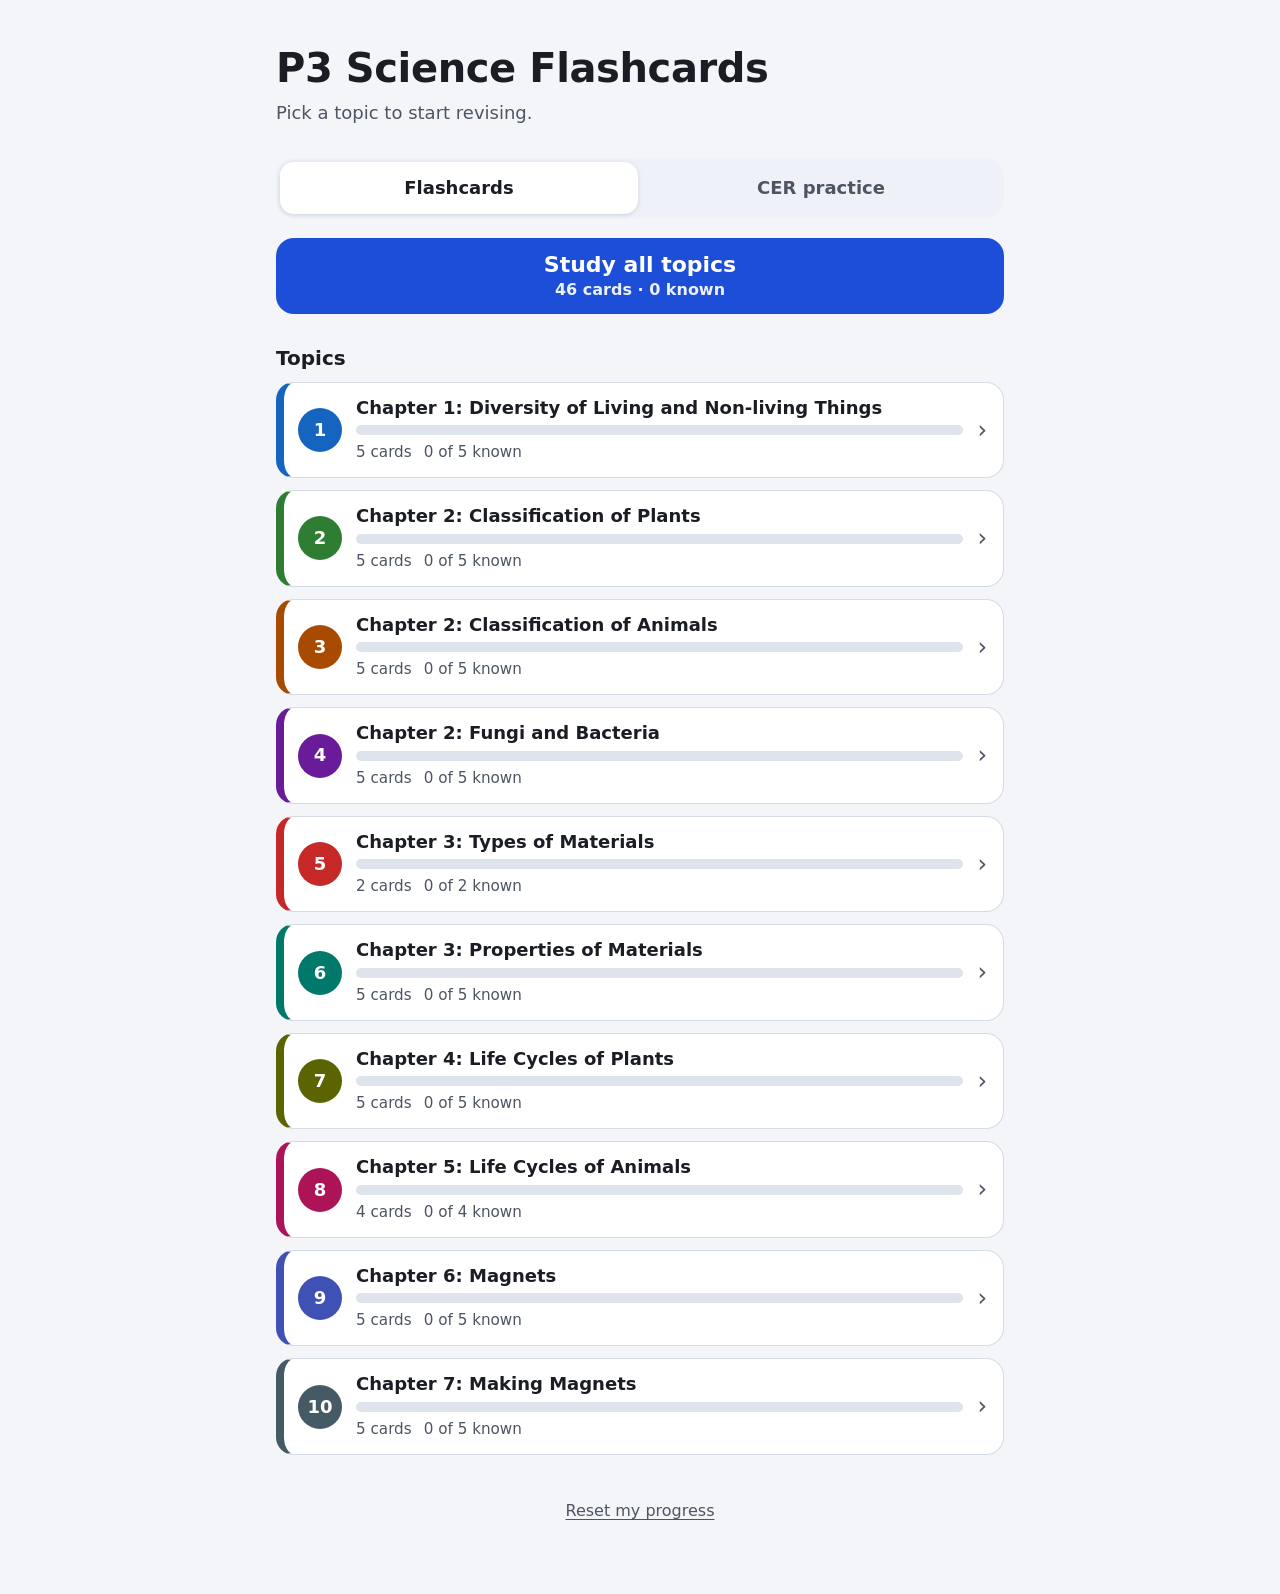
==== commit cce3b347: "Add a CER practice tab Students sort statements into Claim, Evidence and Reasoning by dragging (mous" ====
--- a/p3-science-flashcards.html
+++ b/p3-science-flashcards.html
@@ -31,6 +31,13 @@
   --radius: 18px;
   --card-radius: 24px;
   --topic: #455a64;
+  --part-C: #6d28d9;
+  --part-E: #0f766e;
+  --part-R: #b45309;
+  --good-text: #166230;
+  --good-bg: #e6f4ea;
+  --bad-text: #a3201a;
+  --bad-bg: #fdecea;
 
   --font: ui-rounded, "SF Pro Rounded", "Nunito", "Varela Round", "Segoe UI",
     system-ui, -apple-system, Roboto, "Helvetica Neue", Arial, sans-serif;
@@ -56,6 +63,10 @@
     --known: #1b7a3a;
     --known-hover: #208a43;
     --track: #303742;
+    --good-text: #7ee2a0;
+    --good-bg: #183223;
+    --bad-text: #ff9a92;
+    --bad-bg: #3a1d1d;
     color-scheme: dark;
   }
 }
@@ -75,6 +86,10 @@
   --known: #1b7a3a;
   --known-hover: #208a43;
   --track: #303742;
+  --good-text: #7ee2a0;
+  --good-bg: #183223;
+  --bad-text: #ff9a92;
+  --bad-bg: #3a1d1d;
   color-scheme: dark;
 }
 
@@ -779,6 +794,359 @@
   color: var(--muted);
 }
 
+/* ---------- Tabs ---------- */
+
+.tabs {
+  display: grid;
+  grid-template-columns: 1fr 1fr;
+  gap: 4px;
+  margin: 0.25rem 0 1.25rem;
+  padding: 4px;
+  border-radius: var(--radius);
+  background: var(--surface-2);
+}
+
+.tab {
+  min-height: 52px;
+  padding: 0.5rem;
+  border: 0;
+  border-radius: 14px;
+  background: transparent;
+  color: var(--muted);
+  font-weight: 700;
+  font-size: 1.125rem;
+  cursor: pointer;
+  touch-action: manipulation;
+  -webkit-tap-highlight-color: transparent;
+}
+
+.tab[aria-selected="true"] {
+  background: var(--surface);
+  color: var(--text);
+  box-shadow: 0 1px 4px rgba(20, 30, 50, 0.15);
+}
+
+.tab:focus-visible {
+  outline-offset: 0;
+}
+
+/* ---------- CER practice ---------- */
+
+.part-C { --part: var(--part-C); }
+.part-E { --part: var(--part-E); }
+.part-R { --part: var(--part-R); }
+
+.part-letter {
+  flex: none;
+  display: grid;
+  place-items: center;
+  width: 36px;
+  height: 36px;
+  border-radius: 50%;
+  background: var(--part);
+  color: #fff;
+  font-weight: 800;
+  font-size: 1.125rem;
+}
+
+.cer-key {
+  margin-bottom: 1rem;
+  padding: 16px;
+  border: 1px solid var(--border);
+  border-radius: var(--radius);
+  background: var(--surface);
+}
+
+.cer-key-intro {
+  margin: 0 0 12px;
+  font-weight: 700;
+}
+
+.cer-key-list {
+  display: grid;
+  gap: 10px;
+  margin: 0;
+  padding: 0;
+  list-style: none;
+}
+
+.cer-key-list li {
+  display: flex;
+  align-items: center;
+  gap: 12px;
+}
+
+.cer-question {
+  overflow: hidden;
+  border: 1px solid var(--border);
+  border-radius: var(--card-radius);
+  background: var(--surface);
+  box-shadow: var(--shadow);
+}
+
+.cer-topic {
+  margin: 0;
+  padding: 10px 20px;
+  background: var(--topic);
+  color: #fff;
+  font-weight: 700;
+  font-size: 1.0625rem;
+  line-height: 1.25;
+  text-align: center;
+}
+
+.cer-question-body {
+  display: grid;
+  gap: 10px;
+  padding: 18px 22px 20px;
+}
+
+.cer-situation {
+  margin: 0;
+  font-size: 1.125rem;
+}
+
+.cer-ask {
+  font-size: clamp(1.375rem, 1.1rem + 1vw, 1.75rem);
+  font-weight: 800;
+  text-wrap: balance;
+}
+
+.cer-instructions {
+  margin: 14px 0 10px;
+  color: var(--muted);
+  font-size: 1rem;
+}
+
+.cer-board {
+  display: grid;
+  gap: 12px;
+}
+
+.cer-zones {
+  display: grid;
+  gap: 12px;
+}
+
+.dropzone {
+  display: grid;
+  gap: 8px;
+  padding: 8px 10px 12px;
+  border: 2px dashed var(--border);
+  border-radius: var(--radius);
+  background: var(--surface);
+  transition: border-color 0.15s ease, background-color 0.15s ease;
+}
+
+.zone-pool {
+  --part: var(--muted);
+  border-style: solid;
+  border-color: transparent;
+  background: var(--surface-2);
+}
+
+.has-selection .dropzone:not(.zone-pool),
+.dropzone.is-over {
+  border-style: solid;
+  border-color: var(--part);
+}
+
+.dropzone.is-over {
+  background: var(--surface-2);
+  box-shadow: 0 0 0 3px var(--part);
+}
+
+.zone-head {
+  display: flex;
+  align-items: center;
+  gap: 12px;
+  width: 100%;
+  min-height: 52px;
+  padding: 4px 6px;
+  border: 0;
+  border-radius: 12px;
+  background: transparent;
+  text-align: left;
+  cursor: pointer;
+  touch-action: manipulation;
+  -webkit-tap-highlight-color: transparent;
+}
+
+.zone-pool .zone-head {
+  justify-content: space-between;
+}
+
+.zone-text {
+  display: grid;
+}
+
+.zone-name {
+  font-weight: 800;
+  font-size: 1.125rem;
+}
+
+.zone-hint {
+  color: var(--muted);
+  font-size: 0.95rem;
+}
+
+.chips {
+  display: grid;
+  gap: 8px;
+}
+
+.chips:empty::before {
+  content: "Drop statements here";
+  padding: 10px;
+  color: var(--muted);
+  font-size: 0.95rem;
+  text-align: center;
+}
+
+.zone-pool .chips:empty::before {
+  content: "Every statement is in a box.";
+}
+
+.cer-chip {
+  display: flex;
+  align-items: stretch;
+  gap: 10px;
+  width: 100%;
+  min-height: 56px;
+  padding: 10px 14px 10px 6px;
+  border: 2px solid var(--border);
+  border-radius: 14px;
+  background: var(--surface);
+  color: var(--text);
+  font-size: 1.125rem;
+  line-height: 1.35;
+  text-align: left;
+  cursor: pointer;
+  -webkit-user-select: none;
+  user-select: none;
+  touch-action: manipulation;
+  -webkit-tap-highlight-color: transparent;
+  transition: border-color 0.15s ease, background-color 0.15s ease, opacity 0.15s ease;
+}
+
+.cer-chip:hover {
+  border-color: var(--muted);
+}
+
+.cer-chip.is-selected {
+  border-color: var(--primary);
+  background: var(--answer-bg);
+  box-shadow: 0 0 0 3px var(--primary);
+}
+
+.cer-chip.is-right {
+  border-color: var(--known);
+}
+
+.cer-chip.is-wrong {
+  border-color: var(--danger);
+  background: var(--bad-bg);
+}
+
+.cer-chip.is-locked {
+  cursor: default;
+}
+
+.cer-chip.is-dragging {
+  opacity: 0.35;
+}
+
+.chip-grip {
+  flex: none;
+  width: 26px;
+  min-height: 36px;
+  border-radius: 8px;
+  background-image: radial-gradient(circle, var(--muted) 2px, transparent 2.5px);
+  background-size: 9px 9px;
+  background-position: center;
+  opacity: 0.7;
+  cursor: grab;
+  touch-action: none;
+}
+
+.is-locked .chip-grip {
+  visibility: hidden;
+}
+
+.chip-text {
+  flex: 1;
+  min-width: 0;
+  align-self: center;
+}
+
+.chip-mark {
+  flex: none;
+  align-self: center;
+  font-size: 1.375rem;
+  font-weight: 800;
+}
+
+.is-right .chip-mark {
+  color: var(--good-text);
+}
+
+.is-wrong .chip-mark {
+  color: var(--bad-text);
+}
+
+.cer-ghost {
+  position: fixed;
+  top: 0;
+  left: 0;
+  z-index: 50;
+  margin: 0;
+  pointer-events: none;
+  box-shadow: var(--shadow);
+  border-color: var(--primary);
+  opacity: 0.95;
+}
+
+body.is-dragging-chip {
+  cursor: grabbing;
+  -webkit-user-select: none;
+  user-select: none;
+}
+
+.cer-feedback {
+  margin: 14px 0 0;
+  padding: 12px 16px;
+  border-radius: 12px;
+  background: var(--surface-2);
+  font-weight: 700;
+}
+
+.cer-feedback:empty {
+  display: none;
+}
+
+.cer-feedback.is-good {
+  background: var(--good-bg);
+  color: var(--good-text);
+}
+
+.cer-feedback.is-bad {
+  background: var(--bad-bg);
+  color: var(--bad-text);
+}
+
+.cer-actions {
+  display: flex;
+  flex-wrap: wrap;
+  gap: 12px;
+  margin-top: 14px;
+}
+
+.cer-actions .btn {
+  flex: 1 1 200px;
+  min-height: 60px;
+  font-size: 1.1875rem;
+}
+
 /* ---------- Larger screens ---------- */
 
 @media (min-width: 700px) {
@@ -851,7 +1219,9 @@
   .btn,
   .topic-btn,
   .bar-fill,
-  .topic-banner {
+  .topic-banner,
+  .dropzone,
+  .cer-chip {
     transition: none;
   }
 
@@ -881,18 +1251,44 @@
         <p class="lead" id="overall-progress">Pick a topic to start revising.</p>
       </header>
 
-      <button type="button" id="study-all" class="btn btn-primary btn-block btn-study-all">
-        <span class="btn-study-all-title">Study all topics</span>
-        <span class="btn-study-all-meta" id="study-all-meta"></span>
-      </button>
-
-      <h2 class="section-title">Topics</h2>
-      <ol id="topic-list" class="topic-list"></ol>
+      <div class="tabs" role="tablist" aria-label="Activities">
+        <button type="button" role="tab" id="tab-cards" class="tab" aria-selected="true" aria-controls="panel-cards">Flashcards</button>
+        <button type="button" role="tab" id="tab-cer" class="tab" aria-selected="false" aria-controls="panel-cer" tabindex="-1">CER practice</button>
+      </div>
+
+      <div id="panel-cards" class="tab-panel" role="tabpanel" aria-labelledby="tab-cards">
+        <button type="button" id="study-all" class="btn btn-primary btn-block btn-study-all">
+          <span class="btn-study-all-title">Study all topics</span>
+          <span class="btn-study-all-meta" id="study-all-meta"></span>
+        </button>
+
+        <h2 class="section-title">Topics</h2>
+        <ol id="topic-list" class="topic-list"></ol>
+      </div>
+
+      <div id="panel-cer" class="tab-panel" role="tabpanel" aria-labelledby="tab-cer" hidden>
+        <div class="cer-key">
+          <p class="cer-key-intro">A CER answer has three parts. Sort each statement into the right part.</p>
+          <ul class="cer-key-list">
+            <li class="part-C"><span class="part-letter" aria-hidden="true">C</span><span><strong>Claim</strong> answers the question.</span></li>
+            <li class="part-E"><span class="part-letter" aria-hidden="true">E</span><span><strong>Evidence</strong> is what was seen or measured.</span></li>
+            <li class="part-R"><span class="part-letter" aria-hidden="true">R</span><span><strong>Reasoning</strong> is the science idea that explains why.</span></li>
+          </ul>
+        </div>
+
+        <button type="button" id="cer-start" class="btn btn-primary btn-block btn-study-all">
+          <span class="btn-study-all-title">Start CER practice</span>
+          <span class="btn-study-all-meta" id="cer-start-meta"></span>
+        </button>
+
+        <h2 class="section-title">Questions</h2>
+        <ol id="cer-list" class="topic-list"></ol>
+      </div>
 
       <div class="reset-area">
         <button type="button" id="reset-link" class="link-btn" aria-expanded="false" aria-controls="reset-confirm">Reset my progress</button>
         <div id="reset-confirm" class="reset-confirm" hidden>
-          <p id="reset-question"><strong>Reset all progress?</strong> This clears every card you marked and where you left off. It cannot be undone.</p>
+          <p id="reset-question"><strong>Reset all progress?</strong> This clears every card you marked, your CER results and where you left off. It cannot be undone.</p>
           <div class="btn-row">
             <button type="button" id="reset-yes" class="btn btn-danger" aria-describedby="reset-question">Yes, reset</button>
             <button type="button" id="reset-no" class="btn btn-secondary">Cancel</button>
@@ -990,6 +1386,87 @@
       </div>
     </section>
 
+    <!-- CER practice: sort statements into Claim, Evidence and Reasoning -->
+    <section id="screen-cer" class="screen screen-cer" aria-labelledby="cer-title" hidden>
+      <div class="study-top">
+        <button type="button" id="cer-back" class="btn btn-ghost btn-back">
+          <span aria-hidden="true">←</span> Back to CER list
+        </button>
+        <p id="cer-count" class="study-mode"></p>
+      </div>
+
+      <article class="cer-question" id="cer-question">
+        <p class="cer-topic" id="cer-topic"></p>
+        <div class="cer-question-body">
+          <p class="cer-situation" id="cer-situation"></p>
+          <h2 class="cer-ask" id="cer-title" tabindex="-1"></h2>
+        </div>
+      </article>
+
+      <p class="cer-instructions" id="cer-instructions">Drag each statement into the right box, or tap a statement and then tap a box.</p>
+
+      <div class="cer-board">
+        <div class="dropzone zone-pool" data-zone="pool" id="zone-pool">
+          <button type="button" class="zone-head" data-zone="pool">
+            <span class="zone-name">Statements</span>
+            <span class="zone-hint" id="pool-hint"></span>
+          </button>
+          <div class="chips" id="chips-pool"></div>
+        </div>
+        <div class="cer-zones">
+          <div class="dropzone part-C" data-zone="C">
+            <button type="button" class="zone-head" data-zone="C">
+              <span class="part-letter" aria-hidden="true">C</span>
+              <span class="zone-text"><span class="zone-name">Claim</span><span class="zone-hint">Answers the question</span></span>
+            </button>
+            <div class="chips" id="chips-C"></div>
+          </div>
+          <div class="dropzone part-E" data-zone="E">
+            <button type="button" class="zone-head" data-zone="E">
+              <span class="part-letter" aria-hidden="true">E</span>
+              <span class="zone-text"><span class="zone-name">Evidence</span><span class="zone-hint">What was seen or measured</span></span>
+            </button>
+            <div class="chips" id="chips-E"></div>
+          </div>
+          <div class="dropzone part-R" data-zone="R">
+            <button type="button" class="zone-head" data-zone="R">
+              <span class="part-letter" aria-hidden="true">R</span>
+              <span class="zone-text"><span class="zone-name">Reasoning</span><span class="zone-hint">The science idea that explains why</span></span>
+            </button>
+            <div class="chips" id="chips-R"></div>
+          </div>
+        </div>
+      </div>
+
+      <p id="cer-feedback" class="cer-feedback" role="status" aria-live="polite"></p>
+
+      <div class="cer-actions">
+        <button type="button" id="cer-check" class="btn btn-primary">Check my answers</button>
+        <button type="button" id="cer-reveal" class="btn btn-secondary" hidden>Show me the answer</button>
+        <button type="button" id="cer-next" class="btn btn-primary" hidden>Next question <span aria-hidden="true">→</span></button>
+      </div>
+    </section>
+
+    <!-- End of CER practice -->
+    <section id="screen-cer-end" class="screen screen-narrow" aria-labelledby="cer-end-title" hidden>
+      <h2 id="cer-end-title" tabindex="-1">CER practice done!</h2>
+      <p id="cer-end-text" class="lead"></p>
+      <div class="end-stats">
+        <div class="stat stat-known">
+          <span class="stat-num" id="cer-end-first">0</span>
+          <span class="stat-label">Right first time</span>
+        </div>
+        <div class="stat stat-learning">
+          <span class="stat-num" id="cer-end-more">0</span>
+          <span class="stat-label">Needed another go</span>
+        </div>
+      </div>
+      <div class="btn-stack">
+        <button type="button" id="cer-end-again" class="btn btn-primary btn-block">Practise again</button>
+        <button type="button" id="cer-end-back" class="btn btn-ghost btn-block">Back to CER list</button>
+      </div>
+    </section>
+
   </main>
 
   <div id="sr-live" class="visually-hidden" aria-live="polite"></div>
@@ -1320,8 +1797,250 @@
     "back": "Increase the number of turns of wire, or increase the number of batteries."
   }
 ];
+window.CER_QUESTIONS = [
+  {
+    "id": "cer-01",
+    "topicOrder": 1,
+    "situation": "Ali's toy robot can walk and make sounds. He watched it closely for a month.",
+    "question": "Is the toy robot a living thing?",
+    "statements": [
+      {
+        "text": "The robot did not grow bigger during the month.",
+        "part": "E"
+      },
+      {
+        "text": "Living things grow and reproduce. The robot does neither, so it is a non-living thing.",
+        "part": "R"
+      },
+      {
+        "text": "The toy robot is not a living thing.",
+        "part": "C"
+      },
+      {
+        "text": "The robot cannot make more robots on its own.",
+        "part": "E"
+      }
+    ]
+  },
+  {
+    "id": "cer-02",
+    "topicOrder": 2,
+    "situation": "Mei put two similar plants in pots. Plant A was placed near a sunny window. Plant B was kept in a dark cupboard. Both were watered every day for one week.",
+    "question": "Do plants need sunlight to stay healthy?",
+    "statements": [
+      {
+        "text": "Plants use sunlight to make their own food through photosynthesis. Without sunlight, Plant B could not make food.",
+        "part": "R"
+      },
+      {
+        "text": "Plant B turned yellow and drooped.",
+        "part": "E"
+      },
+      {
+        "text": "Plants need sunlight to stay healthy.",
+        "part": "C"
+      },
+      {
+        "text": "Plant A stayed green and grew taller.",
+        "part": "E"
+      }
+    ]
+  },
+  {
+    "id": "cer-03",
+    "topicOrder": 3,
+    "situation": "Lily saw an animal in the park. It had a beak, two legs and its body was covered in feathers.",
+    "question": "Which animal group does this animal belong to?",
+    "statements": [
+      {
+        "text": "Its body was covered in feathers.",
+        "part": "E"
+      },
+      {
+        "text": "The animal is a bird.",
+        "part": "C"
+      },
+      {
+        "text": "Feathers are the outer covering of birds. No other animal group has feathers.",
+        "part": "R"
+      }
+    ]
+  },
+  {
+    "id": "cer-04",
+    "topicOrder": 4,
+    "situation": "Ravi left one slice of bread in a warm, damp cupboard and another slice in the fridge for 5 days.",
+    "question": "Does mould grow better on bread kept in a warm place?",
+    "statements": [
+      {
+        "text": "The bread in the fridge had no mould.",
+        "part": "E"
+      },
+      {
+        "text": "Mould grows better on bread kept in a warm place.",
+        "part": "C"
+      },
+      {
+        "text": "Mould is a fungus. It feeds on the bread and grows faster where it is warm and damp.",
+        "part": "R"
+      },
+      {
+        "text": "The bread in the warm cupboard had many patches of mould.",
+        "part": "E"
+      }
+    ]
+  },
+  {
+    "id": "cer-05",
+    "topicOrder": 5,
+    "situation": "Siti looked closely at her mug. The body of the mug is shiny and hard. The handle is light and smooth.",
+    "question": "Is the mug made of more than one material?",
+    "statements": [
+      {
+        "text": "The handle of the mug is made of plastic.",
+        "part": "E"
+      },
+      {
+        "text": "An object can be made of one or more materials. The mug uses two different materials.",
+        "part": "R"
+      },
+      {
+        "text": "The body of the mug is made of metal.",
+        "part": "E"
+      },
+      {
+        "text": "The mug is made of more than one material.",
+        "part": "C"
+      }
+    ]
+  },
+  {
+    "id": "cer-06",
+    "topicOrder": 6,
+    "situation": "Jun dropped 5 drops of water onto a piece of cloth, a piece of paper and a plastic sheet.",
+    "question": "Which material is best for making an umbrella?",
+    "statements": [
+      {
+        "text": "The cloth and the paper soaked up the water.",
+        "part": "E"
+      },
+      {
+        "text": "Plastic is the best material for making an umbrella.",
+        "part": "C"
+      },
+      {
+        "text": "The water stayed on top of the plastic sheet.",
+        "part": "E"
+      },
+      {
+        "text": "Plastic is waterproof because it does not absorb water, so it keeps us dry.",
+        "part": "R"
+      }
+    ]
+  },
+  {
+    "id": "cer-07",
+    "topicOrder": 7,
+    "situation": "Hana placed 10 green bean seeds on wet cotton wool and 10 green bean seeds on dry cotton wool. Both dishes were kept in the same warm place.",
+    "question": "Do seeds need water to germinate?",
+    "statements": [
+      {
+        "text": "Seeds need water, oxygen and warmth to germinate. The seeds on dry cotton wool had no water.",
+        "part": "R"
+      },
+      {
+        "text": "The seeds on dry cotton wool did not germinate.",
+        "part": "E"
+      },
+      {
+        "text": "Seeds need water to germinate.",
+        "part": "C"
+      },
+      {
+        "text": "The seeds on wet cotton wool germinated after 3 days.",
+        "part": "E"
+      }
+    ]
+  },
+  {
+    "id": "cer-08",
+    "topicOrder": 8,
+    "situation": "Daniel watched mosquitoes in a container of water for two weeks.",
+    "question": "How many stages are there in the life cycle of a mosquito?",
+    "statements": [
+      {
+        "text": "The larvae changed into pupae.",
+        "part": "E"
+      },
+      {
+        "text": "Animals that go through the egg, larva, pupa and adult stages have a 4-stage life cycle.",
+        "part": "R"
+      },
+      {
+        "text": "Eggs on the water hatched into larvae.",
+        "part": "E"
+      },
+      {
+        "text": "The mosquito has a 4-stage life cycle.",
+        "part": "C"
+      },
+      {
+        "text": "Adult mosquitoes came out of the pupae.",
+        "part": "E"
+      }
+    ]
+  },
+  {
+    "id": "cer-09",
+    "topicOrder": 9,
+    "situation": "Aisha brought a magnet near an iron nail and a copper coin.",
+    "question": "Does a magnet attract all metals?",
+    "statements": [
+      {
+        "text": "The magnet did not attract the copper coin, even though copper is a metal.",
+        "part": "E"
+      },
+      {
+        "text": "Magnets only attract magnetic materials such as iron, steel, nickel and cobalt. Copper is not a magnetic material.",
+        "part": "R"
+      },
+      {
+        "text": "The magnet attracted the iron nail.",
+        "part": "E"
+      },
+      {
+        "text": "A magnet does not attract all metals.",
+        "part": "C"
+      }
+    ]
+  },
+  {
+    "id": "cer-10",
+    "topicOrder": 10,
+    "situation": "Ken made an electromagnet with an iron nail, a battery and wire. He counted how many paper clips it could pick up.",
+    "question": "Does the number of turns of wire change the strength of an electromagnet?",
+    "statements": [
+      {
+        "text": "With 20 turns of wire, the electromagnet picked up 9 paper clips.",
+        "part": "E"
+      },
+      {
+        "text": "More turns of wire make an electromagnet stronger.",
+        "part": "C"
+      },
+      {
+        "text": "With 10 turns of wire, the electromagnet picked up 4 paper clips.",
+        "part": "E"
+      },
+      {
+        "text": "More turns of wire give the electromagnet a stronger magnetic force, so it can attract more paper clips.",
+        "part": "R"
+      }
+    ]
+  }
+];
 </script>
-  <script>
+    <script>
 /* P3 Science Flashcards
  *
  * Card data comes from cards.json (when served over http) or from cards.js,
@@ -1354,7 +2073,9 @@
 
   var cards = [];   // every card, in study order
   var topics = [];  // { order, name, colour, cardIndexes }
-  var store = { status: {}, lastPos: {} }; // status: id -> 'known' | 'learning'
+  // status: card id -> 'known' | 'learning'; lastPos: deck -> card id;
+  // cer: question id -> 'first' | 'solved' | 'shown'; tab: 'cards' | 'cer'.
+  var store = { status: {}, lastPos: {}, cer: {}, tab: 'cards' };
   var storageOk = true;
 
   // The deck being studied.
@@ -1374,7 +2095,9 @@
       home: $('screen-home'),
       resume: $('screen-resume'),
       study: $('screen-study'),
-      end: $('screen-end')
+      end: $('screen-end'),
+      cer: $('screen-cer'),
+      cerEnd: $('screen-cer-end')
     },
     homeTitle: $('home-title'),
     overallProgress: $('overall-progress'),
@@ -1419,6 +2142,40 @@
     endRestart: $('end-restart'),
     endBack: $('end-back'),
 
+    tabCards: $('tab-cards'),
+    tabCer: $('tab-cer'),
+    panelCards: $('panel-cards'),
+    panelCer: $('panel-cer'),
+    cerStart: $('cer-start'),
+    cerStartMeta: $('cer-start-meta'),
+    cerList: $('cer-list'),
+
+    cerBack: $('cer-back'),
+    cerCount: $('cer-count'),
+    cerQuestion: $('cer-question'),
+    cerTopic: $('cer-topic'),
+    cerSituation: $('cer-situation'),
+    cerTitle: $('cer-title'),
+    cerBoard: document.querySelector('.cer-board'),
+    poolHint: $('pool-hint'),
+    chips: {
+      pool: $('chips-pool'),
+      C: $('chips-C'),
+      E: $('chips-E'),
+      R: $('chips-R')
+    },
+    cerFeedback: $('cer-feedback'),
+    cerCheck: $('cer-check'),
+    cerReveal: $('cer-reveal'),
+    cerNext: $('cer-next'),
+
+    cerEndTitle: $('cer-end-title'),
+    cerEndText: $('cer-end-text'),
+    cerEndFirst: $('cer-end-first'),
+    cerEndMore: $('cer-end-more'),
+    cerEndAgain: $('cer-end-again'),
+    cerEndBack: $('cer-end-back'),
+
     srLive: $('sr-live')
   };
 
@@ -1438,6 +2195,8 @@
       if (parsed && typeof parsed === 'object') {
         if (parsed.status && typeof parsed.status === 'object') store.status = parsed.status;
         if (parsed.lastPos && typeof parsed.lastPos === 'object') store.lastPos = parsed.lastPos;
+        if (parsed.cer && typeof parsed.cer === 'object') store.cer = parsed.cer;
+        if (parsed.tab === 'cer') store.tab = 'cer';
       }
     } catch (e) {
       // Corrupt data: start fresh.
@@ -1455,7 +2214,7 @@
   }
 
   function clearStore() {
-    store = { status: {}, lastPos: {} };
+    store = { status: {}, lastPos: {}, cer: {}, tab: store.tab };
     try {
       window.localStorage.removeItem(STORAGE_KEY);
     } catch (e) {
@@ -1465,17 +2224,19 @@
 
   // ---------- Card data ----------
 
-  function loadCardData() {
+  // Reads a .json data file, falling back to the copy that its .js file puts
+  // on window (e.g. cards.js sets window.CARDS).
+  function loadData(fileName, globalName) {
     var fallback = function () {
-      return Array.isArray(window.CARDS) ? window.CARDS : [];
+      return Array.isArray(window[globalName]) ? window[globalName] : [];
     };
-    // fetch() of a local file fails on file://, so go straight to cards.js.
-    // The single-file version has its cards built in, so it never fetches.
+    // fetch() of a local file fails on file://, so go straight to the .js copy.
+    // The single-file version has its data built in, so it never fetches.
     if (window.location.protocol === 'file:' || typeof window.fetch !== 'function' ||
         window.CARDS_INLINE) {
       return Promise.resolve(fallback());
     }
-    return window.fetch('cards.json', { cache: 'no-cache' })
+    return window.fetch(fileName, { cache: 'no-cache' })
       .then(function (res) {
         if (!res.ok) throw new Error('HTTP ' + res.status);
         return res.json();
@@ -1582,12 +2343,43 @@
 
   // ---------- Home ----------
 
+  function updateLead() {
+    if (store.tab === 'cer') {
+      var done = cerQuestions.filter(function (q) { return store.cer[q.id]; }).length;
+      el.overallProgress.textContent = !cerQuestions.length
+        ? 'No CER questions found. Check that cer-questions.json and cer-questions.js are in the same folder as index.html.'
+        : done > 0
+          ? 'You have sorted ' + done + ' of ' + cerQuestions.length + ' CER questions.'
+          : 'Practise writing answers with a Claim, Evidence and Reasoning.';
+      return;
+    }
+    var known = countKnown(scopeIndexes('all'));
+    el.overallProgress.textContent = known > 0
+      ? 'You know ' + known + ' of ' + cards.length + ' cards. Keep going!'
+      : 'Pick a topic to start revising.';
+  }
+
+  function setTab(tab, focus) {
+    var isCer = tab === 'cer';
+    if (store.tab !== tab) {
+      store.tab = isCer ? 'cer' : 'cards';
+      saveStore();
+    }
+    el.tabCards.setAttribute('aria-selected', isCer ? 'false' : 'true');
+    el.tabCer.setAttribute('aria-selected', isCer ? 'true' : 'false');
+    el.tabCards.tabIndex = isCer ? -1 : 0;
+    el.tabCer.tabIndex = isCer ? 0 : -1;
+    el.panelCards.hidden = isCer;
+    el.panelCer.hidden = !isCer;
+    updateLead();
+    if (focus) (isCer ? el.tabCer : el.tabCards).focus();
+  }
+
   function renderHome() {
     var total = cards.length;
     var known = countKnown(scopeIndexes('all'));
-    el.overallProgress.textContent = known > 0
-      ? 'You know ' + known + ' of ' + total + ' cards. Keep going!'
-      : 'Pick a topic to start revising.';
+    renderCerList();
+    setTab(store.tab);
     el.studyAllMeta.textContent = total + ' cards · ' + known + ' known';
 
     el.topicList.textContent = '';
@@ -1656,10 +2448,12 @@
     el.storageNote.hidden = storageOk;
   }
 
-  function goHome() {
+  function goHome(tab) {
     hideResetConfirm();
     el.resetDone.textContent = '';
     session = null;
+    cer = null;
+    if (tab === 'cer' || tab === 'cards') store.tab = tab;
     renderHome();
     showScreen('home', el.homeTitle);
   }
@@ -1929,9 +2723,454 @@
     showScreen('end', el.endTitle);
   }
 
+  // ---------- CER practice ----------
+  // Students sort statements into Claim, Evidence and Reasoning, by dragging
+  // them or by tapping a statement and then a box.
+
+  var CER_PARTS = { C: 'Claim', E: 'Evidence', R: 'Reasoning' };
+  var CER_RANK = { shown: 1, solved: 2, first: 3 };
+  var DRAG_THRESHOLD = 8;
+  var DRAG_EDGE = 64;
+
+  var cerQuestions = []; // { id, topicOrder, situation, question, statements: [{ text, part }] }
+
+  // The run in progress. placement[i] is where statement i is ('pool', 'C',
+  // 'E' or 'R'); marks[i] is 'right' / 'wrong' after checking.
+  var cer = null;
+  var drag = null;
+  var suppressChipClick = false;
+
+  function prepareCer(data) {
+    cerQuestions = data.filter(function (q) {
+      return q && typeof q.id === 'string' && typeof q.question === 'string' &&
+        Array.isArray(q.statements) && topicByOrder(Number(q.topicOrder));
+    }).map(function (q, i) {
+      return {
+        id: q.id,
+        topicOrder: Number(q.topicOrder),
+        situation: typeof q.situation === 'string' ? q.situation : '',
+        question: q.question,
+        statements: q.statements.filter(function (st) {
+          return st && typeof st.text === 'string' && CER_PARTS.hasOwnProperty(st.part);
+        }),
+        listIndex: i
+      };
+    }).filter(function (q) { return q.statements.length > 0; });
+
+    // Same order as the flashcards: by topic, then as listed in the file.
+    cerQuestions.sort(function (a, b) {
+      return a.topicOrder - b.topicOrder || a.listIndex - b.listIndex;
+    });
+  }
+
+  function cerResultText(result) {
+    if (result === 'first') return '✓ Right first time';
+    if (result === 'solved') return '✓ Done';
+    if (result === 'shown') return 'Answer shown';
+    return 'Not tried yet';
+  }
+
+  function renderCerList() {
+    var done = cerQuestions.filter(function (q) { return store.cer[q.id]; }).length;
+    el.cerStartMeta.textContent = cerQuestions.length + ' questions · ' + done + ' done';
+    el.cerStart.disabled = !cerQuestions.length;
+    el.cerList.textContent = '';
+    cerQuestions.forEach(function (q, i) {
+      var topic = topicByOrder(q.topicOrder);
+      var li = document.createElement('li');
+      var btn = document.createElement('button');
+      btn.type = 'button';
+      btn.className = 'topic-btn cer-item';
+      btn.style.setProperty('--topic', topic.colour);
+      btn.setAttribute('data-index', String(i));
+
+      var num = document.createElement('span');
+      num.className = 'topic-num';
+      num.setAttribute('aria-hidden', 'true');
+      num.textContent = String(i + 1);
+
+      var main = document.createElement('span');
+      main.className = 'topic-main';
+      var name = document.createElement('span');
+      name.className = 'topic-name';
+      name.textContent = q.question;
+      var meta = document.createElement('span');
+      meta.className = 'topic-meta';
+      var topicEl = document.createElement('span');
+      topicEl.textContent = topic.name;
+      var statusEl = document.createElement('span');
+      statusEl.className = store.cer[q.id] ? 'topic-resume' : '';
+      statusEl.textContent = cerResultText(store.cer[q.id]);
+      meta.appendChild(topicEl);
+      meta.appendChild(statusEl);
+      main.appendChild(name);
+      main.appendChild(meta);
+
+      var chevron = document.createElement('span');
+      chevron.className = 'topic-chevron';
+      chevron.setAttribute('aria-hidden', 'true');
+      chevron.textContent = '›';
+
+      btn.appendChild(num);
+      btn.appendChild(main);
+      btn.appendChild(chevron);
+      li.appendChild(btn);
+      el.cerList.appendChild(li);
+    });
+  }
+
+  function startCer(startAt) {
+    if (!cerQuestions.length) return;
+    cer = { pos: Math.max(0, Math.min(startAt || 0, cerQuestions.length - 1)), results: [] };
+    loadCerQuestion();
+    showScreen('cer', el.cerTitle);
+  }
+
+  function currentCerQuestion() { return cerQuestions[cer.pos]; }
+
+  function loadCerQuestion() {
+    var q = currentCerQuestion();
+    var topic = topicByOrder(q.topicOrder);
+    cer.placement = q.statements.map(function () { return 'pool'; });
+    cer.marks = q.statements.map(function () { return null; });
+    cer.selected = null;
+    cer.tries = 0;
+    cer.solved = false;
+
+    el.cerQuestion.style.setProperty('--topic', topic.colour);
+    el.cerTopic.textContent = topic.name;
+    el.cerSituation.textContent = q.situation;
+    el.cerSituation.hidden = !q.situation;
+    el.cerTitle.textContent = q.question;
+    el.cerCount.textContent = 'Question ' + (cer.pos + 1) + ' of ' + cerQuestions.length;
+    setCerFeedback('', '');
+    el.cerCheck.hidden = false;
+    el.cerReveal.hidden = true;
+    el.cerNext.hidden = true;
+    var isLast = cer.pos === cerQuestions.length - 1;
+    el.cerNext.firstChild.textContent = isLast ? 'Finish ' : 'Next question ';
+    renderChips(null);
+  }
+
+  function setCerFeedback(text, tone) {
+    el.cerFeedback.textContent = text;
+    el.cerFeedback.className = 'cer-feedback' + (tone ? ' ' + tone : '');
+  }
+
+  function renderChips(focusIndex) {
+    var q = currentCerQuestion();
+    Object.keys(el.chips).forEach(function (zone) { el.chips[zone].textContent = ''; });
+
+    q.statements.forEach(function (st, i) {
+      var zone = cer.placement[i];
+      var mark = cer.marks[i];
+      var chip = document.createElement('button');
+      chip.type = 'button';
+      chip.className = 'cer-chip' +
+        (cer.selected === i ? ' is-selected' : '') +
+        (mark === 'right' ? ' is-right' : mark === 'wrong' ? ' is-wrong' : '') +
+        (cer.solved ? ' is-locked' : '');
+      chip.setAttribute('data-index', String(i));
+      chip.setAttribute('aria-pressed', cer.selected === i ? 'true' : 'false');
+      chip.setAttribute('aria-label', st.text +
+        (zone === 'pool' ? '' : ' In ' + CER_PARTS[zone] + '.') +
+        (mark === 'right' ? ' Correct.' : mark === 'wrong' ? ' Wrong box.' : ''));
+
+      var grip = document.createElement('span');
+      grip.className = 'chip-grip';
+      grip.setAttribute('aria-hidden', 'true');
+      var text = document.createElement('span');
+      text.className = 'chip-text';
+      text.textContent = st.text;
+      chip.appendChild(grip);
+      chip.appendChild(text);
+      if (mark) {
+        var markEl = document.createElement('span');
+        markEl.className = 'chip-mark';
+        markEl.setAttribute('aria-hidden', 'true');
+        markEl.textContent = mark === 'right' ? '✓' : '✗';
+        chip.appendChild(markEl);
+      }
+      el.chips[zone].appendChild(chip);
+    });
+
+    var inPool = cer.placement.filter(function (z) { return z === 'pool'; }).length;
+    var movingBack = cer.selected !== null && cer.placement[cer.selected] !== 'pool';
+    el.poolHint.textContent = movingBack
+      ? 'Tap here to put it back'
+      : inPool ? inPool + ' left to sort' : 'All sorted';
+    el.cerBoard.classList.toggle('has-selection', cer.selected !== null);
+    el.cerBoard.classList.toggle('is-solved', cer.solved);
+
+    if (focusIndex !== null && focusIndex !== undefined) {
+      var target = el.cerBoard.querySelector('.cer-chip[data-index="' + focusIndex + '"]');
+      if (target) {
+        try {
+          target.focus({ preventScroll: true });
+        } catch (e) {
+          target.focus();
+        }
+      }
+    }
+  }
+
+  function selectChip(index) {
+    if (cer.solved) return;
+    cer.selected = cer.selected === index ? null : index;
+    renderChips(index);
+    if (cer.selected !== null) announce('Chosen. Now choose Claim, Evidence or Reasoning.');
+  }
+
+  function moveStatement(index, zone) {
+    if (cer.solved || !zone) return;
+    cer.selected = null;
+    if (cer.placement[index] === zone) {
+      renderChips(index);
+      return;
+    }
+    cer.placement[index] = zone;
+    cer.marks[index] = null;
+    renderChips(index);
+    announce(zone === 'pool' ? 'Moved back to the statements.' : 'Moved to ' + CER_PARTS[zone] + '.');
+  }
+
+  function recordCer(result) {
+    var q = currentCerQuestion();
+    var previous = store.cer[q.id];
+    if (!previous || CER_RANK[result] > CER_RANK[previous]) {
+      store.cer[q.id] = result;
+      saveStore();
+    }
+    cer.results.push(result);
+  }
+
+  function showCerSolved() {
+    cer.solved = true;
+    cer.selected = null;
+    el.cerCheck.hidden = true;
+    el.cerReveal.hidden = true;
+    el.cerNext.hidden = false;
+    renderChips(null);
+    el.cerNext.focus();
+  }
+
+  function checkCer() {
+    if (cer.solved) return;
+    var q = currentCerQuestion();
+    var unsorted = cer.placement.filter(function (z) { return z === 'pool'; }).length;
+    if (unsorted) {
+      setCerFeedback('Put every statement in a box first. ' +
+        (unsorted === 1 ? '1 statement is' : unsorted + ' statements are') + ' still to sort.', 'is-info');
+      return;
+    }
+    var wrong = 0;
+    q.statements.forEach(function (st, i) {
+      var right = cer.placement[i] === st.part;
+      cer.marks[i] = right ? 'right' : 'wrong';
+      if (!right) wrong += 1;
+    });
+    cer.selected = null;
+
+    if (!wrong) {
+      recordCer(cer.tries === 0 ? 'first' : 'solved');
+      setCerFeedback(cer.tries === 0
+        ? 'Well done! Every statement is in the right box.'
+        : 'Well done! You got them all right this time.', 'is-good');
+      showCerSolved();
+      return;
+    }
+    cer.tries += 1;
+    setCerFeedback(wrong === 1
+      ? '1 statement is in the wrong box (marked ✗). Move it and check again.'
+      : wrong + ' statements are in the wrong box (marked ✗). Move them and check again.', 'is-bad');
+    el.cerReveal.hidden = false;
+    renderChips(null);
+  }
+
+  function revealCer() {
+    if (cer.solved) return;
+    currentCerQuestion().statements.forEach(function (st, i) {
+      cer.placement[i] = st.part;
+      cer.marks[i] = 'right';
+    });
+    recordCer('shown');
+    setCerFeedback('Here is the answer. Read each box to see why the statements belong there.', 'is-info');
+    showCerSolved();
+  }
+
+  function nextCer() {
+    if (cer.pos < cerQuestions.length - 1) {
+      cer.pos += 1;
+      loadCerQuestion();
+      showScreen('cer', el.cerTitle);
+    } else {
+      finishCer();
+    }
+  }
+
+  function finishCer() {
+    var results = cer.results;
+    var first = results.filter(function (r) { return r === 'first'; }).length;
+    el.cerEndText.textContent = 'You sorted ' + results.length +
+      (results.length === 1 ? ' question.' : ' questions.');
+    el.cerEndFirst.textContent = String(first);
+    el.cerEndMore.textContent = String(results.length - first);
+    cer = null;
+    showScreen('cerEnd', el.cerEndTitle);
+  }
+
+  // Dragging works with a mouse from anywhere on a statement, and with touch
+  // from its grip handle (so swiping elsewhere still scrolls the page).
+  function onChipPointerDown(e) {
+    var chip = e.target.closest('.cer-chip');
+    if (!chip || !cer || cer.solved || e.button > 0) return;
+    if (e.pointerType !== 'mouse' && !e.target.closest('.chip-grip')) return;
+    drag = {
+      index: Number(chip.getAttribute('data-index')),
+      chip: chip,
+      x: e.clientX,
+      y: e.clientY,
+      active: false,
+      ghost: null,
+      over: null
+    };
+  }
+
+  function startDrag() {
+    var rect = drag.chip.getBoundingClientRect();
+    drag.active = true;
+    drag.offsetX = drag.x - rect.left;
+    drag.offsetY = drag.y - rect.top;
+    var ghost = drag.chip.cloneNode(true);
+    ghost.classList.add('cer-ghost');
+    ghost.classList.remove('is-selected');
+    ghost.setAttribute('aria-hidden', 'true');
+    ghost.style.width = rect.width + 'px';
+    document.body.appendChild(ghost);
+    drag.ghost = ghost;
+    drag.chip.classList.add('is-dragging');
+    document.body.classList.add('is-dragging-chip');
+    if (cer.selected !== null) {
+      cer.selected = null;
+      el.cerBoard.classList.remove('has-selection');
+    }
+  }
+
+  function onPointerMove(e) {
+    if (!drag) return;
+    if (!drag.active) {
+      if (Math.abs(e.clientX - drag.x) + Math.abs(e.clientY - drag.y) < DRAG_THRESHOLD) return;
+      startDrag();
+    }
+    e.preventDefault();
+    drag.lastX = e.clientX;
+    drag.lastY = e.clientY;
+    drag.ghost.style.transform = 'translate(' + (e.clientX - drag.offsetX) + 'px, ' +
+      (e.clientY - drag.offsetY) + 'px)';
+    updateDropTarget();
+    if (!drag.scrolling) autoScroll();
+  }
+
+  function updateDropTarget() {
+    var under = document.elementFromPoint(drag.lastX, drag.lastY);
+    var zone = under ? under.closest('.dropzone') : null;
+    if (zone !== drag.over) {
+      if (drag.over) drag.over.classList.remove('is-over');
+      if (zone) zone.classList.add('is-over');
+      drag.over = zone;
+    }
+  }
+
+  // Keep scrolling while a dragged statement is held near the top or bottom
+  // edge, so boxes further down the page can be reached on a phone.
+  function autoScroll() {
+    if (!drag || !drag.active) return;
+    var step = drag.lastY < DRAG_EDGE ? -12
+      : drag.lastY > window.innerHeight - DRAG_EDGE ? 12 : 0;
+    drag.scrolling = step !== 0;
+    if (!step) return;
+    window.scrollBy(0, step);
+    updateDropTarget();
+    window.requestAnimationFrame(autoScroll);
+  }
+
+  function endDrag(cancelled) {
+    if (!drag) return;
+    var d = drag;
+    drag = null;
+    if (!d.active) return;
+    // The click that follows the drop must not also select a statement.
+    suppressChipClick = true;
+    window.setTimeout(function () { suppressChipClick = false; }, 0);
+    d.ghost.parentNode.removeChild(d.ghost);
+    d.chip.classList.remove('is-dragging');
+    document.body.classList.remove('is-dragging-chip');
+    if (d.over) d.over.classList.remove('is-over');
+    if (!cancelled && d.over) moveStatement(d.index, d.over.getAttribute('data-zone'));
+  }
+
+  function onBoardClick(e) {
+    if (!cer || suppressChipClick) return;
+    var chip = e.target.closest('.cer-chip');
+    if (chip) {
+      selectChip(Number(chip.getAttribute('data-index')));
+      return;
+    }
+    var zone = e.target.closest('[data-zone]');
+    if (!zone || cer.solved) return;
+    if (cer.selected === null) {
+      if (e.target.closest('.zone-head')) setCerFeedback('Tap a statement first, then tap a box.', 'is-info');
+      return;
+    }
+    moveStatement(cer.selected, zone.getAttribute('data-zone'));
+  }
+
+  function bindCerEvents() {
+    function onTabKey(e) {
+      if (e.key === 'ArrowRight' || e.key === 'ArrowLeft' || e.key === 'Home' || e.key === 'End') {
+        e.preventDefault();
+        var toCer = e.key === 'End' || ((e.key === 'ArrowRight' || e.key === 'ArrowLeft') && store.tab !== 'cer');
+        setTab(toCer ? 'cer' : 'cards', true);
+      }
+    }
+    el.tabCards.addEventListener('click', function () { setTab('cards'); });
+    el.tabCer.addEventListener('click', function () { setTab('cer'); });
+    el.tabCards.addEventListener('keydown', onTabKey);
+    el.tabCer.addEventListener('keydown', onTabKey);
+
+    el.cerStart.addEventListener('click', function () { startCer(0); });
+    el.cerList.addEventListener('click', function (e) {
+      var btn = e.target.closest('.cer-item');
+      if (btn) startCer(Number(btn.getAttribute('data-index')));
+    });
+
+    el.cerBack.addEventListener('click', function () { goHome('cer'); });
+    el.cerEndBack.addEventListener('click', function () { goHome('cer'); });
+    el.cerEndAgain.addEventListener('click', function () { startCer(0); });
+    el.cerCheck.addEventListener('click', checkCer);
+    el.cerReveal.addEventListener('click', revealCer);
+    el.cerNext.addEventListener('click', nextCer);
+
+    el.cerBoard.addEventListener('click', onBoardClick);
+    el.cerBoard.addEventListener('pointerdown', onChipPointerDown);
+    document.addEventListener('pointermove', onPointerMove, { passive: false });
+    document.addEventListener('pointerup', function () { endDrag(false); });
+    document.addEventListener('pointercancel', function () { endDrag(true); });
+
+    document.addEventListener('keydown', function (e) {
+      if (currentScreen === 'cer' && cer && e.key === 'Escape' && cer.selected !== null) {
+        var index = cer.selected;
+        cer.selected = null;
+        renderChips(index);
+      }
+    });
+  }
+
   // ---------- Events ----------
 
   function bindEvents() {
+    bindCerEvents();
+
     el.studyAll.addEventListener('click', function () { openScope('all'); });
 
     el.topicList.addEventListener('click', function (e) {
@@ -2048,8 +3287,12 @@
   function init() {
     loadStore();
     bindEvents();
-    loadCardData().then(function (data) {
-      prepareCards(data);
+    Promise.all([
+      loadData('cards.json', 'CARDS'),
+      loadData('cer-questions.json', 'CER_QUESTIONS')
+    ]).then(function (data) {
+      prepareCards(data[0]);
+      prepareCer(data[1]);
       if (!cards.length) {
         el.overallProgress.textContent =
           'No flashcards found. Check that cards.json and cards.js are in the same folder as index.html.';
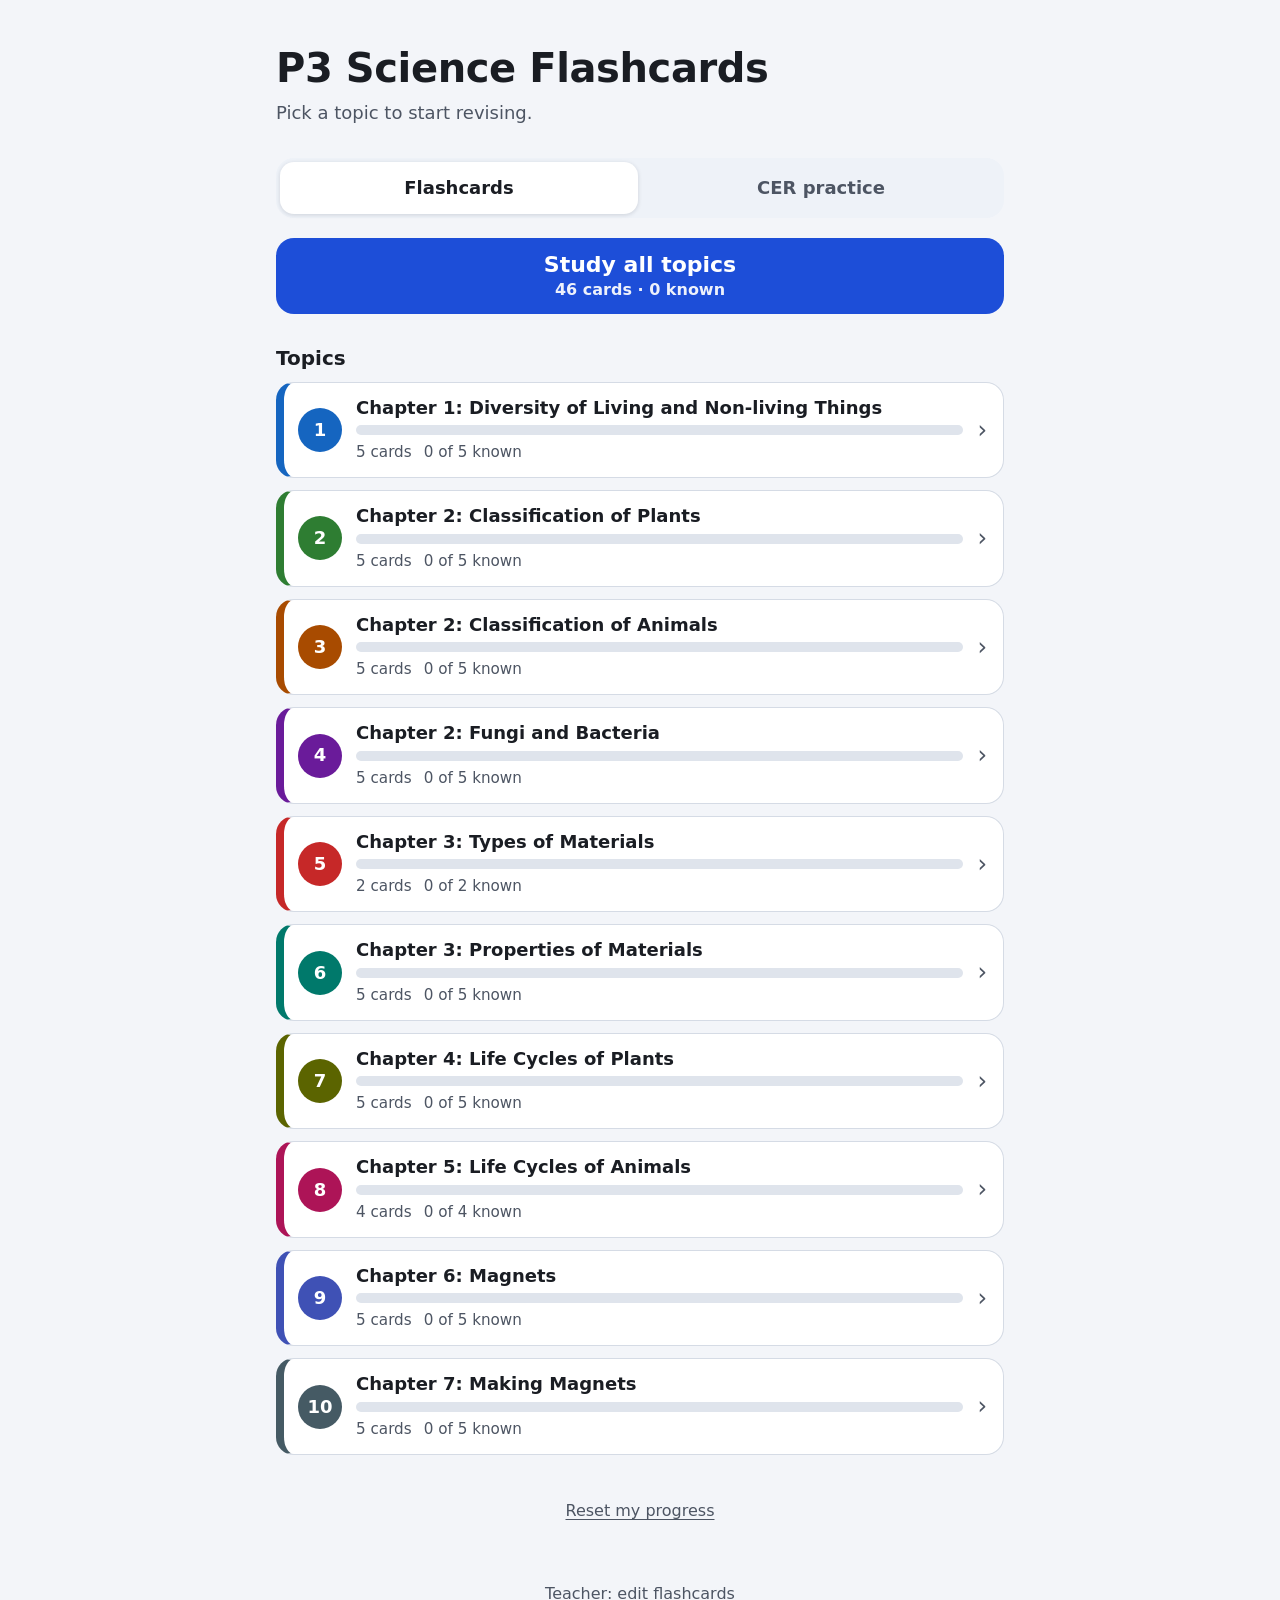
==== commit b6a62f1b: "Add a password-protected teacher editor for flashcards Teachers can add, edit, reorder and delete ca" ====
--- a/p3-science-flashcards.html
+++ b/p3-science-flashcards.html
@@ -912,6 +912,12 @@
   text-wrap: balance;
 }
 
+.cer-source {
+  margin: 0;
+  color: var(--muted);
+  font-size: 0.9375rem;
+}
+
 .cer-instructions {
   margin: 14px 0 10px;
   color: var(--muted);
@@ -1147,6 +1153,251 @@
   font-size: 1.1875rem;
 }
 
+/* ---------- Teacher editor ---------- */
+
+.edits-notice {
+  display: flex;
+  flex-wrap: wrap;
+  align-items: center;
+  justify-content: space-between;
+  gap: 8px 16px;
+  margin: 0 0 1.25rem;
+  padding: 12px 16px;
+  border: 2px solid var(--learning);
+  border-radius: var(--radius);
+  background: var(--surface);
+}
+
+.edits-notice p {
+  flex: 1 1 240px;
+  margin: 0;
+  font-weight: 700;
+}
+
+.reset-area {
+  display: grid;
+  justify-items: center;
+}
+
+#unlock-title {
+  font-size: clamp(1.75rem, 1.3rem + 2vw, 2.25rem);
+  font-weight: 800;
+}
+
+.form-stack {
+  display: grid;
+  gap: 8px;
+  text-align: left;
+}
+
+.field-label {
+  margin: 8px 0 0;
+  font-weight: 700;
+}
+
+.field-label-small {
+  margin-top: 0;
+  font-weight: 600;
+  font-size: 1rem;
+}
+
+.field-hint {
+  margin: -4px 0 0;
+  color: var(--muted);
+  font-size: 0.95rem;
+}
+
+.field-input {
+  width: 100%;
+  min-height: 52px;
+  padding: 10px 14px;
+  border: 2px solid var(--border);
+  border-radius: 12px;
+  background: var(--surface);
+  color: var(--text);
+  font: inherit;
+  font-size: 1.125rem;
+  line-height: 1.4;
+}
+
+textarea.field-input {
+  resize: vertical;
+}
+
+.field-input:focus-visible {
+  outline-offset: 0;
+  border-color: var(--focus);
+}
+
+.field-error,
+.field-ok {
+  margin: 0;
+  font-weight: 700;
+}
+
+.field-error {
+  color: var(--bad-text);
+}
+
+.field-ok {
+  color: var(--good-text);
+}
+
+.field-error:empty,
+.field-ok:empty {
+  display: none;
+}
+
+.btn-small {
+  min-height: 44px;
+  padding: 0.4rem 0.8rem;
+  font-size: 1rem;
+}
+
+.btn-icon {
+  min-width: 44px;
+  min-height: 44px;
+  padding: 0.25rem;
+  font-size: 1.25rem;
+}
+
+.danger-link {
+  color: var(--bad-text);
+}
+
+.danger-link:hover {
+  color: var(--bad-text);
+}
+
+.discard-area {
+  display: grid;
+  justify-items: start;
+  margin-top: 1rem;
+}
+
+.editor-title {
+  margin: 4px 0 14px;
+  font-size: clamp(1.625rem, 1.3rem + 1.5vw, 2rem);
+  font-weight: 800;
+}
+
+.editor-panel {
+  margin-bottom: 1rem;
+  padding: 16px;
+  border: 1px solid var(--border);
+  border-radius: var(--radius);
+  background: var(--surface);
+}
+
+.editor-panel > p {
+  margin: 0 0 12px;
+}
+
+.editor-panel h3 {
+  margin: 0 0 4px;
+  font-size: 1.25rem;
+}
+
+.export-status {
+  margin: 12px 0 0;
+  color: var(--muted);
+}
+
+.export-status:empty {
+  display: none;
+}
+
+.editor-list {
+  display: grid;
+  gap: 16px;
+  margin: 16px 0;
+}
+
+.editor-topic {
+  padding: 12px;
+  border: 1px solid var(--border);
+  border-left: 8px solid var(--topic);
+  border-radius: var(--radius);
+  background: var(--surface);
+}
+
+.editor-topic-head {
+  display: flex;
+  align-items: center;
+  gap: 12px;
+  margin-bottom: 10px;
+}
+
+.editor-topic-name {
+  flex: 1;
+  min-width: 0;
+  margin: 0;
+  font-size: 1.125rem;
+  line-height: 1.25;
+}
+
+.rename-form {
+  flex: 1;
+  min-width: 0;
+  display: flex;
+  flex-wrap: wrap;
+  gap: 8px;
+}
+
+.rename-form .field-input {
+  flex: 1 1 200px;
+}
+
+.editor-cards {
+  display: grid;
+  gap: 8px;
+  margin: 0;
+  padding: 0;
+  list-style: none;
+}
+
+.editor-card {
+  display: flex;
+  flex-wrap: wrap;
+  align-items: center;
+  gap: 10px 12px;
+  padding: 10px 12px;
+  border: 1px solid var(--border);
+  border-radius: 14px;
+  background: var(--surface-2);
+}
+
+.editor-card-text {
+  flex: 1 1 260px;
+  min-width: 0;
+}
+
+.editor-front {
+  margin: 0;
+  font-weight: 700;
+}
+
+.editor-back {
+  display: -webkit-box;
+  margin: 2px 0 0;
+  overflow: hidden;
+  color: var(--muted);
+  font-size: 1rem;
+  white-space: pre-line;
+  -webkit-line-clamp: 3;
+  -webkit-box-orient: vertical;
+}
+
+.editor-card-actions {
+  display: flex;
+  gap: 6px;
+  margin-left: auto;
+}
+
+.editor-add-here {
+  margin-top: 8px;
+}
+
 /* ---------- Larger screens ---------- */
 
 @media (min-width: 700px) {
@@ -1250,6 +1501,11 @@
         <h1 id="home-title" tabindex="-1">P3 Science Flashcards</h1>
         <p class="lead" id="overall-progress">Pick a topic to start revising.</p>
       </header>
+
+      <div id="edits-notice" class="edits-notice" hidden>
+        <p>This device is showing edited flashcards that are not in the app file yet.</p>
+        <button type="button" id="edits-open" class="btn btn-secondary">Open the teacher editor</button>
+      </div>
 
       <div class="tabs" role="tablist" aria-label="Activities">
         <button type="button" role="tab" id="tab-cards" class="tab" aria-selected="true" aria-controls="panel-cards">Flashcards</button>
@@ -1295,6 +1551,7 @@
           </div>
         </div>
         <p id="reset-done" class="reset-done" role="status"></p>
+        <button type="button" id="editor-link" class="link-btn">Teacher: edit flashcards</button>
       </div>
 
       <p id="storage-note" class="storage-note" hidden>Your progress can't be saved on this device right now, but you can still study.</p>
@@ -1400,6 +1657,7 @@
         <div class="cer-question-body">
           <p class="cer-situation" id="cer-situation"></p>
           <h2 class="cer-ask" id="cer-title" tabindex="-1"></h2>
+          <p class="cer-source" id="cer-source"></p>
         </div>
       </article>
 
@@ -1467,11 +1725,106 @@
       </div>
     </section>
 
+    <!-- Teacher editor: password -->
+    <section id="screen-unlock" class="screen screen-narrow" aria-labelledby="unlock-title" hidden>
+      <h2 id="unlock-title" tabindex="-1">Teacher editor</h2>
+      <p class="lead">Enter the teacher password to add or change flashcards.</p>
+      <form id="unlock-form" class="form-stack" novalidate>
+        <label for="unlock-password" class="field-label">Password</label>
+        <input id="unlock-password" class="field-input" type="password" autocomplete="current-password" aria-describedby="unlock-error">
+        <p id="unlock-error" class="field-error" role="alert"></p>
+        <button type="submit" class="btn btn-primary btn-block">Unlock</button>
+        <button type="button" id="unlock-back" class="btn btn-ghost btn-block">Back to topics</button>
+      </form>
+    </section>
+
+    <!-- Teacher editor: list of cards -->
+    <section id="screen-editor" class="screen" aria-labelledby="editor-title" hidden>
+      <div class="study-top">
+        <button type="button" id="editor-back" class="btn btn-ghost btn-back">
+          <span aria-hidden="true">←</span> Back to topics
+        </button>
+        <button type="button" id="editor-lock" class="btn btn-ghost btn-back">Lock editor</button>
+      </div>
+      <h2 id="editor-title" class="editor-title" tabindex="-1">Edit flashcards</h2>
+
+      <div class="editor-panel" id="editor-save">
+        <p id="editor-save-text"></p>
+        <div class="btn-row">
+          <button type="button" id="export-html" class="btn btn-primary">Download updated app</button>
+          <button type="button" id="export-json" class="btn btn-secondary">Download cards.json</button>
+        </div>
+        <p id="export-status" class="export-status" role="status"></p>
+      </div>
+
+      <button type="button" id="editor-add" class="btn btn-primary btn-block">+ Add a card</button>
+      <div id="editor-list" class="editor-list"></div>
+
+      <div class="editor-panel editor-settings">
+        <h3>Settings</h3>
+        <form id="password-form" class="form-stack" novalidate>
+          <p class="field-label">Change the teacher password</p>
+          <label for="new-password" class="field-label field-label-small">New password</label>
+          <input id="new-password" class="field-input" type="password" autocomplete="new-password">
+          <label for="new-password-again" class="field-label field-label-small">Type it again</label>
+          <input id="new-password-again" class="field-input" type="password" autocomplete="new-password">
+          <p id="password-message" class="field-error" role="status"></p>
+          <button type="submit" class="btn btn-secondary">Save new password</button>
+        </form>
+        <div class="discard-area">
+          <button type="button" id="discard-link" class="link-btn danger-link" aria-expanded="false" aria-controls="discard-confirm">Undo all my changes</button>
+          <div id="discard-confirm" class="reset-confirm" hidden>
+            <p id="discard-question"><strong>Undo all changes?</strong> This puts back the flashcards and password that came with this app file.</p>
+            <div class="btn-row">
+              <button type="button" id="discard-yes" class="btn btn-danger" aria-describedby="discard-question">Yes, undo</button>
+              <button type="button" id="discard-no" class="btn btn-secondary">Cancel</button>
+            </div>
+          </div>
+        </div>
+      </div>
+    </section>
+
+    <!-- Teacher editor: add or edit one card -->
+    <section id="screen-card-form" class="screen" aria-labelledby="card-form-title" hidden>
+      <div class="study-top">
+        <button type="button" id="card-form-back" class="btn btn-ghost btn-back">
+          <span aria-hidden="true">←</span> Back to editor
+        </button>
+      </div>
+      <h2 id="card-form-title" class="editor-title" tabindex="-1">Add a card</h2>
+      <form id="card-form" class="form-stack" novalidate>
+        <label for="card-topic" class="field-label">Topic</label>
+        <select id="card-topic" class="field-input"></select>
+        <div id="new-topic-field" class="form-stack" hidden>
+          <label for="card-new-topic" class="field-label">New topic name</label>
+          <input id="card-new-topic" class="field-input" type="text" placeholder="For example: Chapter 8: Light">
+        </div>
+        <label for="card-front" class="field-label">Question (front of the card)</label>
+        <textarea id="card-front" class="field-input" rows="3"></textarea>
+        <label for="card-back" class="field-label">Answer (back of the card)</label>
+        <p id="card-back-hint" class="field-hint">Press Enter to start a new line, for example for a list.</p>
+        <textarea id="card-back" class="field-input" rows="5" aria-describedby="card-back-hint"></textarea>
+        <p id="card-form-error" class="field-error" role="alert"></p>
+        <button type="submit" class="btn btn-primary btn-block">Save card</button>
+        <button type="button" id="card-form-cancel" class="btn btn-ghost btn-block">Cancel</button>
+      </form>
+      <div id="card-delete-area" class="discard-area">
+        <button type="button" id="card-delete" class="link-btn danger-link" aria-expanded="false" aria-controls="card-delete-confirm">Delete this card</button>
+        <div id="card-delete-confirm" class="reset-confirm" hidden>
+          <p id="card-delete-question"><strong>Delete this card?</strong> It will be removed from the app.</p>
+          <div class="btn-row">
+            <button type="button" id="card-delete-yes" class="btn btn-danger" aria-describedby="card-delete-question">Yes, delete</button>
+            <button type="button" id="card-delete-no" class="btn btn-secondary">Cancel</button>
+          </div>
+        </div>
+      </div>
+    </section>
+
   </main>
 
   <div id="sr-live" class="visually-hidden" aria-live="polite"></div>
 
-  <script>
+  <script id="app-data">
 window.CARDS_INLINE = true;
 window.CARDS = [
   {
@@ -1799,258 +2152,442 @@
 ];
 window.CER_QUESTIONS = [
   {
-    "id": "cer-01",
+    "id": "ws1-q6",
     "topicOrder": 1,
-    "situation": "Ali's toy robot can walk and make sounds. He watched it closely for a month.",
-    "question": "Is the toy robot a living thing?",
+    "source": "Worksheet 1, Question 6",
+    "situation": "Dave set up two containers, A and B, near the window. Both had water, fishes and a lid. Container B also had an air pump, but container A did not. He fed the fishes daily. After one week, all the fishes in container B were still alive, but some fishes in container A had died.",
+    "question": "Give a reason why some fishes in container A died.",
     "statements": [
       {
-        "text": "The robot did not grow bigger during the month.",
+        "text": "Container A did not have an air pump to provide air.",
         "part": "E"
       },
       {
-        "text": "Living things grow and reproduce. The robot does neither, so it is a non-living thing.",
+        "text": "The fishes in container A do not have enough air (dissolved oxygen), so they died.",
         "part": "R"
       },
       {
-        "text": "The toy robot is not a living thing.",
+        "text": "Some fishes in container A died.",
         "part": "C"
       },
       {
-        "text": "The robot cannot make more robots on its own.",
+        "text": "All the fishes in container B, which had an air pump, stayed alive.",
         "part": "E"
       }
     ]
   },
   {
-    "id": "cer-02",
-    "topicOrder": 2,
-    "situation": "Mei put two similar plants in pots. Plant A was placed near a sunny window. Plant B was kept in a dark cupboard. Both were watered every day for one week.",
-    "question": "Do plants need sunlight to stay healthy?",
+    "id": "ws1-q7",
+    "topicOrder": 1,
+    "source": "Worksheet 1, Question 7",
+    "situation": "Tim placed two hamsters with the same amount of food into two identical transparent plastic boxes. Both boxes had lids with holes. He placed water in Box A only, and then placed both boxes in the living room.",
+    "question": "What will happen to the hamster in Box B after 10 days? Explain your answer.",
     "statements": [
       {
-        "text": "Plants use sunlight to make their own food through photosynthesis. Without sunlight, Plant B could not make food.",
+        "text": "Although the hamster in Box B had food and air, it did not receive water, which it needs to survive, so it died.",
         "part": "R"
       },
       {
-        "text": "Plant B turned yellow and drooped.",
-        "part": "E"
-      },
-      {
-        "text": "Plants need sunlight to stay healthy.",
+        "text": "The hamster in Box B will die.",
         "part": "C"
       },
       {
-        "text": "Plant A stayed green and grew taller.",
+        "text": "The hamster in Box B has no water.",
         "part": "E"
       }
     ]
   },
   {
-    "id": "cer-03",
-    "topicOrder": 3,
-    "situation": "Lily saw an animal in the park. It had a beak, two legs and its body was covered in feathers.",
-    "question": "Which animal group does this animal belong to?",
+    "id": "ws2-1-q5",
+    "topicOrder": 2,
+    "source": "Worksheet 2.1, Question 5",
+    "situation": "James observed a chilli plant. It had leaves, a stem and many fruits hanging from it. He concluded that it is a non-flowering plant.",
+    "question": "Is his conclusion correct? Explain your answer.",
     "statements": [
       {
-        "text": "Its body was covered in feathers.",
+        "text": "The plant has fruits.",
         "part": "E"
       },
       {
-        "text": "The animal is a bird.",
+        "text": "No. His conclusion is incorrect.",
         "part": "C"
       },
       {
-        "text": "Feathers are the outer covering of birds. No other animal group has feathers.",
+        "text": "Fruits develop from flowers, so it is a flowering plant.",
         "part": "R"
       }
     ]
   },
   {
-    "id": "cer-04",
-    "topicOrder": 4,
-    "situation": "Ravi left one slice of bread in a warm, damp cupboard and another slice in the fridge for 5 days.",
-    "question": "Does mould grow better on bread kept in a warm place?",
+    "id": "ws2-1-q6",
+    "topicOrder": 2,
+    "source": "Worksheet 2.1, Question 6(b)",
+    "situation": "Samantha observed a plant with leaves, a stem, roots and a fruit. She concluded that it is a flowering plant.",
+    "question": "Is her conclusion correct? Explain your answer.",
     "statements": [
       {
-        "text": "The bread in the fridge had no mould.",
-        "part": "E"
+        "text": "Only flowering plants can produce fruits, so it is a flowering plant.",
+        "part": "R"
       },
       {
-        "text": "Mould grows better on bread kept in a warm place.",
+        "text": "Yes. Her conclusion is correct.",
         "part": "C"
       },
       {
-        "text": "Mould is a fungus. It feeds on the bread and grows faster where it is warm and damp.",
-        "part": "R"
-      },
-      {
-        "text": "The bread in the warm cupboard had many patches of mould.",
+        "text": "The plant has a fruit.",
         "part": "E"
       }
     ]
   },
   {
-    "id": "cer-05",
-    "topicOrder": 5,
-    "situation": "Siti looked closely at her mug. The body of the mug is shiny and hard. The handle is light and smooth.",
-    "question": "Is the mug made of more than one material?",
+    "id": "ws2-2-q7",
+    "topicOrder": 3,
+    "source": "Worksheet 2.2, Question 7",
+    "situation": "Melvin found Animal X in a garden. Animal X has 3 body parts, 3 pairs of legs and 1 pair of feelers. He concluded that it is an insect.",
+    "question": "Is Melvin's conclusion correct? Explain your answer.",
     "statements": [
       {
-        "text": "The handle of the mug is made of plastic.",
+        "text": "Animal X has 3 pairs of legs.",
         "part": "E"
       },
       {
-        "text": "An object can be made of one or more materials. The mug uses two different materials.",
+        "text": "Insects have 3 body parts, 3 pairs of legs and 1 pair of feelers, so Animal X is an insect.",
         "part": "R"
       },
       {
-        "text": "The body of the mug is made of metal.",
+        "text": "Animal X has 3 body parts and 1 pair of feelers.",
         "part": "E"
       },
       {
-        "text": "The mug is made of more than one material.",
+        "text": "Yes. Melvin's conclusion is correct.",
         "part": "C"
       }
     ]
   },
   {
-    "id": "cer-06",
-    "topicOrder": 6,
-    "situation": "Jun dropped 5 drops of water onto a piece of cloth, a piece of paper and a plastic sheet.",
-    "question": "Which material is best for making an umbrella?",
+    "id": "ws2-2-q8",
+    "topicOrder": 3,
+    "source": "Worksheet 2.2, Question 8",
+    "situation": "Katelyn observed animal Z. She wrote in her Science Journal that animal Z has moist skin, lays eggs and can live on land and in water. She concluded that animal Z could be a reptile.",
+    "question": "Is her conclusion accurate? Explain your answer.",
     "statements": [
       {
-        "text": "The cloth and the paper soaked up the water.",
+        "text": "Animal Z can live on land and in water.",
         "part": "E"
       },
       {
-        "text": "Plastic is the best material for making an umbrella.",
+        "text": "No. Her conclusion is not accurate.",
         "part": "C"
       },
       {
-        "text": "The water stayed on top of the plastic sheet.",
+        "text": "Reptiles have dry, scaly skin. Animals with moist skin that can live on land and in water are amphibians, so animal Z is an amphibian.",
+        "part": "R"
+      },
+      {
+        "text": "Animal Z has moist skin.",
+        "part": "E"
+      }
+    ]
+  },
+  {
+    "id": "ws2-2-see1",
+    "topicOrder": 3,
+    "source": "Worksheet 2.2, SEE Situation 1",
+    "situation": "Millipedes are often seen on concrete pavements after a heavy rain.",
+    "question": "Why are millipedes often seen on pavements after a heavy rain?",
+    "statements": [
+      {
+        "text": "Millipedes live in damp soil and need air to survive. Flooded soil has very little air, so they move above the soil onto the pavement to get air.",
+        "part": "R"
+      },
+      {
+        "text": "Millipedes move out of the soil onto the pavement after a heavy rain.",
+        "part": "C"
+      },
+      {
+        "text": "After a heavy rain, the soil is flooded with water.",
+        "part": "E"
+      }
+    ]
+  },
+  {
+    "id": "ws2-2-see2",
+    "topicOrder": 3,
+    "source": "Worksheet 2.2, SEE Situation 2",
+    "situation": "We breathe in oxygen, and so does a fish. There is oxygen in water. However, we cannot breathe when we are in the water, yet a fish can.",
+    "question": "Why can a fish breathe in water but we cannot?",
+    "statements": [
+      {
+        "text": "A fish has gills.",
         "part": "E"
       },
       {
-        "text": "Plastic is waterproof because it does not absorb water, so it keeps us dry.",
+        "text": "Gills can take in the oxygen dissolved in water. The human lung is not able to take in dissolved oxygen, so we cannot breathe in water.",
+        "part": "R"
+      },
+      {
+        "text": "Humans breathe with lungs.",
+        "part": "E"
+      },
+      {
+        "text": "A fish can take in oxygen from water, but humans cannot.",
+        "part": "C"
+      }
+    ]
+  },
+  {
+    "id": "ws2-3-q5a",
+    "topicOrder": 4,
+    "source": "Worksheet 2.3, Question 5(a)",
+    "situation": "John and Ahmad came across living thing M growing on a tree stump in a forest. M has a cap and a stalk. John told Ahmad that M is a plant.",
+    "question": "Is John correct? Explain your answer.",
+    "statements": [
+      {
+        "text": "Only plants have green leaves to make their own food.",
+        "part": "R"
+      },
+      {
+        "text": "No. M is not a plant.",
+        "part": "C"
+      },
+      {
+        "text": "M does not have green leaves.",
+        "part": "E"
+      }
+    ]
+  },
+  {
+    "id": "ws2-3-q5b",
+    "topicOrder": 4,
+    "source": "Worksheet 2.3, Question 5(b)",
+    "situation": "Mushrooms are usually found growing on dead animals and plants.",
+    "question": "Explain why mushrooms are usually found on dead animals and plants.",
+    "statements": [
+      {
+        "text": "Mushrooms do not have green leaves.",
+        "part": "E"
+      },
+      {
+        "text": "Mushrooms cannot make their own food, so they feed on dead plants and animals.",
+        "part": "R"
+      },
+      {
+        "text": "Mushrooms grow on dead plants and animals to get their food.",
+        "part": "C"
+      }
+    ]
+  },
+  {
+    "id": "ws2-3-q6b",
+    "topicOrder": 4,
+    "source": "Worksheet 2.3, Question 6(b)",
+    "situation": "Priya left two similar slices of bread in two identical jars, P and Q. She added 10 ml of water to the bread in Jar P and 5 ml of water to the bread in Jar Q. She covered the jars to make them airtight. After a few days, the bread in Jar P was very mouldy and the bread in Jar Q was a little mouldy.",
+    "question": "Explain why there is a difference in the amount of mould that grew on the bread in Jar P and the bread in Jar Q.",
+    "statements": [
+      {
+        "text": "The bread in Jar P had 10 ml of water, but the bread in Jar Q had only 5 ml of water.",
+        "part": "E"
+      },
+      {
+        "text": "More mould grew on the bread in Jar P than on the bread in Jar Q.",
+        "part": "C"
+      },
+      {
+        "text": "Mould needs water to grow. The bread in Jar P had more water, so more mould grew on it.",
         "part": "R"
       }
     ]
   },
   {
-    "id": "cer-07",
-    "topicOrder": 7,
-    "situation": "Hana placed 10 green bean seeds on wet cotton wool and 10 green bean seeds on dry cotton wool. Both dishes were kept in the same warm place.",
-    "question": "Do seeds need water to germinate?",
+    "id": "ws2-3-q6c",
+    "topicOrder": 4,
+    "source": "Worksheet 2.3, Question 6(c)",
+    "situation": "Priya toasted a third piece of bread and placed it in another airtight jar.",
+    "question": "What would she observe after a few days? Explain your answer.",
     "statements": [
       {
-        "text": "Seeds need water, oxygen and warmth to germinate. The seeds on dry cotton wool had no water.",
+        "text": "Mould needs water to grow. Without enough water, mould cannot grow well on the toasted bread.",
         "part": "R"
       },
       {
-        "text": "The seeds on dry cotton wool did not germinate.",
+        "text": "Toasting makes the bread dry, so it has very little water.",
         "part": "E"
       },
       {
-        "text": "Seeds need water to germinate.",
+        "text": "There would be little or no mould on the toasted bread.",
+        "part": "C"
+      }
+    ]
+  },
+  {
+    "id": "ws2-3-q7b",
+    "topicOrder": 4,
+    "source": "Worksheet 2.3, Question 7(b)",
+    "situation": "Andy placed a slice of cheese in each of two glass jars and left both jars under the sun. Jar P had an airtight cover. Jar Q was left open. After two days, he counted the green patches on each cheese: set-up P had 3 and set-up Q had 9.",
+    "question": "Explain why there were more green patches growing on the cheese in set-up Q than P.",
+    "statements": [
+      {
+        "text": "Set-up Q was left open, while set-up P had an airtight cover.",
+        "part": "E"
+      },
+      {
+        "text": "Mould needs air to grow. Mould spores in the air could also land on the cheese in the open jar, so more mould grew in set-up Q.",
+        "part": "R"
+      },
+      {
+        "text": "Set-up Q had 9 green patches, but set-up P had only 3.",
+        "part": "E"
+      },
+      {
+        "text": "More mould grew on the cheese in set-up Q because it was not covered.",
+        "part": "C"
+      }
+    ]
+  },
+  {
+    "id": "ws2-3-q7c",
+    "topicOrder": 4,
+    "source": "Worksheet 2.3, Question 7(c)",
+    "situation": "Storing food in airtight packaging prevents green patches of mould from growing on food.",
+    "question": "Explain why this is so.",
+    "statements": [
+      {
+        "text": "Mould needs air to grow. Airtight packaging also stops mould spores in the air from landing on the food.",
+        "part": "R"
+      },
+      {
+        "text": "Airtight packaging does not let air reach the food.",
+        "part": "E"
+      },
+      {
+        "text": "Airtight packaging keeps mould from growing on food.",
+        "part": "C"
+      }
+    ]
+  },
+  {
+    "id": "ws2-3-q8a",
+    "topicOrder": 4,
+    "source": "Worksheet 2.3, Question 8(a)",
+    "situation": "Two similar pieces of raw meat were stored for two hours, one in a freezer (low temperature) and one in a kitchen cupboard (room temperature). The number of harmful bacteria on the meat in the freezer went from 10 at 1 pm, to 11 at 2 pm, to 12 at 3 pm. In the kitchen cupboard, it went from 10, to 30, to 50.",
+    "question": "Which place is more suitable to store raw meat? Explain your answer.",
+    "statements": [
+      {
+        "text": "In the kitchen cupboard, the number of bacteria went up from 10 to 50.",
+        "part": "E"
+      },
+      {
+        "text": "The freezer is more suitable for storing raw meat.",
         "part": "C"
       },
       {
-        "text": "The seeds on wet cotton wool germinated after 3 days.",
+        "text": "Bacteria reproduce slowly at low temperatures. With fewer harmful bacteria, the meat is less likely to go bad or make us sick.",
+        "part": "R"
+      },
+      {
+        "text": "In the freezer, the number of bacteria only went up from 10 to 12.",
         "part": "E"
       }
     ]
   },
   {
-    "id": "cer-08",
-    "topicOrder": 8,
-    "situation": "Daniel watched mosquitoes in a container of water for two weeks.",
-    "question": "How many stages are there in the life cycle of a mosquito?",
+    "id": "ws3-q7a",
+    "topicOrder": 6,
+    "source": "Worksheet 3, Question 7(a)",
+    "situation": "David wanted to find out which material he should use to make an umbrella. He placed pieces of materials A, B and C over three glass containers and poured 10 ml of tap water into each container. After ten minutes, Material A was dry, while Materials B and C were wet.",
+    "question": "Which material, A, B or C, would be most suitable for making an umbrella? Give a reason for your choice.",
     "statements": [
       {
-        "text": "The larvae changed into pupae.",
+        "text": "Materials B and C became wet.",
         "part": "E"
       },
       {
-        "text": "Animals that go through the egg, larva, pupa and adult stages have a 4-stage life cycle.",
+        "text": "Material A is waterproof. It does not let water through, so it will keep the user dry.",
         "part": "R"
       },
       {
-        "text": "Eggs on the water hatched into larvae.",
-        "part": "E"
-      },
-      {
-        "text": "The mosquito has a 4-stage life cycle.",
+        "text": "Material A is the most suitable for making an umbrella.",
         "part": "C"
       },
       {
-        "text": "Adult mosquitoes came out of the pupae.",
+        "text": "Material A stayed dry after ten minutes.",
         "part": "E"
       }
     ]
   },
   {
-    "id": "cer-09",
-    "topicOrder": 9,
-    "situation": "Aisha brought a magnet near an iron nail and a copper coin.",
-    "question": "Does a magnet attract all metals?",
+    "id": "ws3-q8b",
+    "topicOrder": 6,
+    "source": "Worksheet 3, Question 8(b)",
+    "situation": "Carol tied strings made of materials Q, R and S to a retort stand. She kept adding weights until each string broke. Material S broke at 20 g. Material R broke at 30 g. Material Q did not break, even at 50 g.",
+    "question": "Which material, Q, R or S, can be used to make a basket that can carry some sweets that weigh 40 g? Explain your answer.",
     "statements": [
       {
-        "text": "The magnet did not attract the copper coin, even though copper is a metal.",
+        "text": "Material Q is strong enough to hold more than 40 g without breaking, so the basket will not break.",
+        "part": "R"
+      },
+      {
+        "text": "Material R broke at 30 g and Material S broke at 20 g.",
         "part": "E"
       },
       {
-        "text": "Magnets only attract magnetic materials such as iron, steel, nickel and cobalt. Copper is not a magnetic material.",
+        "text": "Material Q can be used to make the basket.",
+        "part": "C"
+      },
+      {
+        "text": "Material Q did not break even with 50 g of weights.",
+        "part": "E"
+      }
+    ]
+  },
+  {
+    "id": "ws3-q9b",
+    "topicOrder": 6,
+    "source": "Worksheet 3, Question 9(b)",
+    "situation": "De Ming placed strips of materials J and K, of the same length and breadth, on two wooden blocks 20 cm apart. He added 10 kg weights one at a time until each strip started to bend. Material J bent when 2 weights were on it. Material K bent only when 7 weights were on it. De Ming weighs 40 kg.",
+    "question": "Which material, J or K, is more suitable to be used to make the springboard so that it is safe for De Ming to use it to jump into the pool? Explain your answer.",
+    "statements": [
+      {
+        "text": "Material K is more suitable for making the springboard.",
+        "part": "C"
+      },
+      {
+        "text": "Material J started to bend with only 2 weights (20 kg).",
+        "part": "E"
+      },
+      {
+        "text": "Material K is stronger. It can support De Ming's weight of 40 kg, so the springboard will not break when he uses it.",
         "part": "R"
       },
       {
-        "text": "The magnet attracted the iron nail.",
+        "text": "Material K only started to bend with 7 weights (70 kg).",
         "part": "E"
-      },
-      {
-        "text": "A magnet does not attract all metals.",
-        "part": "C"
       }
     ]
-  },
-  {
-    "id": "cer-10",
-    "topicOrder": 10,
-    "situation": "Ken made an electromagnet with an iron nail, a battery and wire. He counted how many paper clips it could pick up.",
-    "question": "Does the number of turns of wire change the strength of an electromagnet?",
-    "statements": [
-      {
-        "text": "With 20 turns of wire, the electromagnet picked up 9 paper clips.",
-        "part": "E"
-      },
-      {
-        "text": "More turns of wire make an electromagnet stronger.",
-        "part": "C"
-      },
-      {
-        "text": "With 10 turns of wire, the electromagnet picked up 4 paper clips.",
-        "part": "E"
-      },
-      {
-        "text": "More turns of wire give the electromagnet a stronger magnetic force, so it can attract more paper clips.",
-        "part": "R"
-      }
-    ]
   }
 ];
+window.EDITOR_PASSWORD_HASH = "ce290141e850ee49591a17ece91f9a50a10548fcbc8d71a8702a07f08f6e0f2b";
 </script>
     <script>
 /* P3 Science Flashcards
  *
  * Card data comes from cards.json (when served over http) or from cards.js,
  * which sets window.CARDS (used when index.html is opened straight from disk).
+ * The single-file version has the data in its own <script id="app-data">.
  * Cards are always shown in topic order, then in the order they are listed.
  */
 (function () {
   'use strict';
 
+  // A copy of the page as it was loaded, before the app changes anything.
+  // The teacher editor rebuilds the single-file app from it.
+  var PRISTINE_PAGE = document.getElementById('app-data')
+    ? document.documentElement.cloneNode(true)
+    : null;
+
   var STORAGE_KEY = 'p3-science-flashcards:v1';
+  var EDITS_KEY = 'p3-science-flashcards:edits';
+  var PASSWORD_SALT = 'p3-flashcards:'; // must match build-cards.js
 
   // One colour per topic, in topic order. All pass WCAG AA with white text.
   var TOPIC_COLOURS = [
@@ -2097,7 +2634,10 @@
       study: $('screen-study'),
       end: $('screen-end'),
       cer: $('screen-cer'),
-      cerEnd: $('screen-cer-end')
+      cerEnd: $('screen-cer-end'),
+      unlock: $('screen-unlock'),
+      editor: $('screen-editor'),
+      cardForm: $('screen-card-form')
     },
     homeTitle: $('home-title'),
     overallProgress: $('overall-progress'),
@@ -2156,6 +2696,7 @@
     cerTopic: $('cer-topic'),
     cerSituation: $('cer-situation'),
     cerTitle: $('cer-title'),
+    cerSource: $('cer-source'),
     cerBoard: document.querySelector('.cer-board'),
     poolHint: $('pool-hint'),
     chips: {
@@ -2175,6 +2716,47 @@
     cerEndMore: $('cer-end-more'),
     cerEndAgain: $('cer-end-again'),
     cerEndBack: $('cer-end-back'),
+
+    editsNotice: $('edits-notice'),
+    editsOpen: $('edits-open'),
+    editorLink: $('editor-link'),
+    unlockTitle: $('unlock-title'),
+    unlockForm: $('unlock-form'),
+    unlockPassword: $('unlock-password'),
+    unlockError: $('unlock-error'),
+    unlockBack: $('unlock-back'),
+    editorBack: $('editor-back'),
+    editorLock: $('editor-lock'),
+    editorTitle: $('editor-title'),
+    editorSaveText: $('editor-save-text'),
+    exportHtml: $('export-html'),
+    exportJson: $('export-json'),
+    exportStatus: $('export-status'),
+    editorAdd: $('editor-add'),
+    editorList: $('editor-list'),
+    passwordForm: $('password-form'),
+    newPassword: $('new-password'),
+    newPasswordAgain: $('new-password-again'),
+    passwordMessage: $('password-message'),
+    discardLink: $('discard-link'),
+    discardConfirm: $('discard-confirm'),
+    discardYes: $('discard-yes'),
+    discardNo: $('discard-no'),
+    cardFormBack: $('card-form-back'),
+    cardFormTitle: $('card-form-title'),
+    cardForm: $('card-form'),
+    cardTopic: $('card-topic'),
+    newTopicField: $('new-topic-field'),
+    cardNewTopic: $('card-new-topic'),
+    cardFront: $('card-front'),
+    cardBack: $('card-back'),
+    cardFormError: $('card-form-error'),
+    cardFormCancel: $('card-form-cancel'),
+    cardDeleteArea: $('card-delete-area'),
+    cardDelete: $('card-delete'),
+    cardDeleteConfirm: $('card-delete-confirm'),
+    cardDeleteYes: $('card-delete-yes'),
+    cardDeleteNo: $('card-delete-no'),
 
     srLive: $('sr-live')
   };
@@ -2376,6 +2958,10 @@
   }
 
   function renderHome() {
+    el.editsNotice.hidden = !hasEdits();
+    // Inside the claude.ai viewer the page can't save files, so the editor
+    // (which works by downloading an updated app) is left out there.
+    el.editorLink.hidden = !!(window.claude && window.claude.use);
     var total = cards.length;
     var known = countKnown(scopeIndexes('all'));
     renderCerList();
@@ -2749,6 +3335,7 @@
         id: q.id,
         topicOrder: Number(q.topicOrder),
         situation: typeof q.situation === 'string' ? q.situation : '',
+        source: typeof q.source === 'string' ? q.source : '',
         question: q.question,
         statements: q.statements.filter(function (st) {
           return st && typeof st.text === 'string' && CER_PARTS.hasOwnProperty(st.part);
@@ -2797,7 +3384,7 @@
       var meta = document.createElement('span');
       meta.className = 'topic-meta';
       var topicEl = document.createElement('span');
-      topicEl.textContent = topic.name;
+      topicEl.textContent = q.source || topic.name;
       var statusEl = document.createElement('span');
       statusEl.className = store.cer[q.id] ? 'topic-resume' : '';
       statusEl.textContent = cerResultText(store.cer[q.id]);
@@ -2842,6 +3429,8 @@
     el.cerSituation.textContent = q.situation;
     el.cerSituation.hidden = !q.situation;
     el.cerTitle.textContent = q.question;
+    el.cerSource.textContent = q.source;
+    el.cerSource.hidden = !q.source;
     el.cerCount.textContent = 'Question ' + (cer.pos + 1) + ' of ' + cerQuestions.length;
     setCerFeedback('', '');
     el.cerCheck.hidden = false;
@@ -3166,10 +3755,594 @@
     });
   }
 
+  // ---------- Teacher editor ----------
+  // Teachers add, edit, reorder and delete flashcards after entering a
+  // password. There is no server, so changes are kept in this browser and
+  // shared by downloading an updated app file. The password only keeps
+  // students out of the editor; it is not strong security.
+
+  var builtInDeck = [];       // the cards that came with this app file
+  var builtInHash = '';       // the password hash that came with this app file
+  var rawCer = [];            // CER questions as loaded, kept for exports
+  var deck = [];              // the cards in use: { id, topicOrder, topic, front, back }
+  var edits = { cards: null, passwordHash: null }; // unsaved changes on this device
+  var editorUnlocked = false;
+  var editingId = null;       // card open in the form, or null for a new card
+  var renamingTopic = null;   // topic order being renamed in the list
+
+  function plainCard(c) {
+    return { id: c.id, topicOrder: c.topicOrder, topic: c.topic, front: c.front, back: c.back };
+  }
+
+  // Puts a list of cards into use: sorts it the way the app shows it and
+  // rebuilds the topics.
+  function setDeck(list) {
+    prepareCards(list);
+    deck = cards.map(plainCard);
+  }
+
+  function sameDeck(a, b) {
+    return JSON.stringify(a.map(plainCard)) === JSON.stringify(b.map(plainCard));
+  }
+
+  function hasEdits() {
+    return !!(edits.cards || edits.passwordHash);
+  }
+
+  function currentPasswordHash() {
+    return edits.passwordHash || builtInHash;
+  }
+
+  function loadEdits() {
+    var raw = null;
+    try {
+      raw = window.localStorage.getItem(EDITS_KEY);
+    } catch (e) {
+      return;
+    }
+    if (!raw) return;
+    try {
+      var parsed = JSON.parse(raw);
+      if (parsed && Array.isArray(parsed.cards) && parsed.cards.length) edits.cards = parsed.cards;
+      if (parsed && typeof parsed.passwordHash === 'string') edits.passwordHash = parsed.passwordHash;
+    } catch (e) {
+      // Corrupt data: ignore it.
+    }
+    // Once the edits have been exported and that file is the one open, they
+    // are no longer "unsaved", so forget them.
+    if (edits.cards && sameDeck(edits.cards, builtInDeck)) edits.cards = null;
+    if (edits.passwordHash === builtInHash) edits.passwordHash = null;
+    saveEdits();
+  }
+
+  function saveEdits() {
+    edits.cards = edits.cards && sameDeck(edits.cards, builtInDeck) ? null : edits.cards;
+    try {
+      if (hasEdits()) window.localStorage.setItem(EDITS_KEY, JSON.stringify(edits));
+      else window.localStorage.removeItem(EDITS_KEY);
+      return true;
+    } catch (e) {
+      return false;
+    }
+  }
+
+  // Applies a change to the cards and keeps it on this device.
+  function commitDeck(list) {
+    setDeck(list);
+    edits.cards = deck.map(plainCard);
+    saveEdits();
+  }
+
+  // SHA-256 as hex, so the password itself is never stored in the app.
+  function sha256Hex(text) {
+    var bytes = new TextEncoder().encode(text);
+    var K = [];
+    var H = [];
+    var candidate = 2;
+    while (K.length < 64) {
+      var isPrime = true;
+      for (var f = 2; f * f <= candidate; f++) {
+        if (candidate % f === 0) { isPrime = false; break; }
+      }
+      if (isPrime) {
+        if (H.length < 8) H.push((Math.pow(candidate, 1 / 2) * 4294967296) | 0);
+        K.push((Math.pow(candidate, 1 / 3) * 4294967296) | 0);
+      }
+      candidate += 1;
+    }
+    var total = Math.ceil((bytes.length + 9) / 64) * 64;
+    var msg = new Uint8Array(total);
+    msg.set(bytes);
+    msg[bytes.length] = 0x80;
+    var view = new DataView(msg.buffer);
+    view.setUint32(total - 8, Math.floor(bytes.length / 0x20000000));
+    view.setUint32(total - 4, (bytes.length * 8) >>> 0);
+
+    function ror(x, n) { return (x >>> n) | (x << (32 - n)); }
+    var w = new Array(64);
+    for (var off = 0; off < total; off += 64) {
+      var i;
+      for (i = 0; i < 16; i++) w[i] = view.getUint32(off + i * 4);
+      for (i = 16; i < 64; i++) {
+        var s0 = ror(w[i - 15], 7) ^ ror(w[i - 15], 18) ^ (w[i - 15] >>> 3);
+        var s1 = ror(w[i - 2], 17) ^ ror(w[i - 2], 19) ^ (w[i - 2] >>> 10);
+        w[i] = (w[i - 16] + s0 + w[i - 7] + s1) | 0;
+      }
+      var a = H[0], b = H[1], c = H[2], d = H[3], e = H[4], g = H[5], h2 = H[6], h = H[7];
+      for (i = 0; i < 64; i++) {
+        var t1 = (h + (ror(e, 6) ^ ror(e, 11) ^ ror(e, 25)) + ((e & g) ^ (~e & h2)) + K[i] + w[i]) | 0;
+        var t2 = ((ror(a, 2) ^ ror(a, 13) ^ ror(a, 22)) + ((a & b) ^ (a & c) ^ (b & c))) | 0;
+        h = h2; h2 = g; g = e; e = (d + t1) | 0;
+        d = c; c = b; b = a; a = (t1 + t2) | 0;
+      }
+      H[0] = (H[0] + a) | 0; H[1] = (H[1] + b) | 0; H[2] = (H[2] + c) | 0; H[3] = (H[3] + d) | 0;
+      H[4] = (H[4] + e) | 0; H[5] = (H[5] + g) | 0; H[6] = (H[6] + h2) | 0; H[7] = (H[7] + h) | 0;
+    }
+    return H.map(function (x) { return ('0000000' + (x >>> 0).toString(16)).slice(-8); }).join('');
+  }
+
+  function passwordHash(password) {
+    return sha256Hex(PASSWORD_SALT + password);
+  }
+
+  function openEditor() {
+    if (editorUnlocked) {
+      showEditor();
+      return;
+    }
+    el.unlockPassword.value = '';
+    el.unlockError.textContent = '';
+    showScreen('unlock', el.unlockPassword);
+  }
+
+  function showEditor(focusTarget) {
+    renamingTopic = null;
+    renderEditor();
+    showScreen('editor', focusTarget || el.editorTitle);
+  }
+
+  function renderEditorSaveText() {
+    var changed = !!edits.cards || !!edits.passwordHash;
+    el.editorSaveText.textContent = !changed
+      ? 'No changes yet. Changes you make are kept on this device until you download the updated app.'
+      : PRISTINE_PAGE
+        ? 'You have changes that are only on this device. Download the updated app and share that file with students.'
+        : 'You have changes that are only on this device. Download cards.json, put it in the app folder and run "node build-cards.js".';
+    el.exportHtml.hidden = !PRISTINE_PAGE;
+  }
+
+  function renderEditor() {
+    renderEditorSaveText();
+    var list = el.editorList;
+    list.textContent = '';
+    topics.forEach(function (topic) {
+      var section = document.createElement('section');
+      section.className = 'editor-topic';
+      section.style.setProperty('--topic', topic.colour);
+
+      var head = document.createElement('div');
+      head.className = 'editor-topic-head';
+      var num = document.createElement('span');
+      num.className = 'topic-num';
+      num.setAttribute('aria-hidden', 'true');
+      num.textContent = String(topics.indexOf(topic) + 1);
+      head.appendChild(num);
+
+      if (renamingTopic === topic.order) {
+        var form = document.createElement('form');
+        form.className = 'rename-form';
+        form.setAttribute('data-topic', String(topic.order));
+        var label = document.createElement('label');
+        label.className = 'visually-hidden';
+        label.setAttribute('for', 'rename-input');
+        label.textContent = 'Topic name';
+        var input = document.createElement('input');
+        input.id = 'rename-input';
+        input.className = 'field-input';
+        input.type = 'text';
+        input.value = topic.name;
+        var save = document.createElement('button');
+        save.type = 'submit';
+        save.className = 'btn btn-primary btn-small';
+        save.textContent = 'Save';
+        var cancel = document.createElement('button');
+        cancel.type = 'button';
+        cancel.className = 'btn btn-ghost btn-small';
+        cancel.setAttribute('data-action', 'rename-cancel');
+        cancel.textContent = 'Cancel';
+        form.appendChild(label);
+        form.appendChild(input);
+        form.appendChild(save);
+        form.appendChild(cancel);
+        head.appendChild(form);
+      } else {
+        var name = document.createElement('h3');
+        name.className = 'editor-topic-name';
+        name.textContent = topic.name;
+        var rename = document.createElement('button');
+        rename.type = 'button';
+        rename.className = 'btn btn-ghost btn-small';
+        rename.setAttribute('data-action', 'rename');
+        rename.setAttribute('data-topic', String(topic.order));
+        rename.setAttribute('aria-label', 'Rename topic: ' + topic.name);
+        rename.textContent = 'Rename';
+        head.appendChild(name);
+        head.appendChild(rename);
+      }
+      section.appendChild(head);
+
+      var ol = document.createElement('ol');
+      ol.className = 'editor-cards';
+      topic.cardIndexes.forEach(function (index, pos) {
+        var card = cards[index];
+        var li = document.createElement('li');
+        li.className = 'editor-card';
+        li.setAttribute('data-id', card.id);
+
+        var text = document.createElement('div');
+        text.className = 'editor-card-text';
+        var front = document.createElement('p');
+        front.className = 'editor-front';
+        front.textContent = card.front;
+        var back = document.createElement('p');
+        back.className = 'editor-back';
+        back.textContent = card.back;
+        text.appendChild(front);
+        text.appendChild(back);
+
+        var actions = document.createElement('div');
+        actions.className = 'editor-card-actions';
+        [['up', '↑', 'Move up: '], ['down', '↓', 'Move down: ']].forEach(function (m) {
+          var btn = document.createElement('button');
+          btn.type = 'button';
+          btn.className = 'btn btn-secondary btn-icon';
+          btn.setAttribute('data-action', m[0]);
+          btn.setAttribute('data-id', card.id);
+          btn.setAttribute('aria-label', m[2] + card.front);
+          btn.textContent = m[1];
+          btn.disabled = m[0] === 'up' ? pos === 0 : pos === topic.cardIndexes.length - 1;
+          actions.appendChild(btn);
+        });
+        var edit = document.createElement('button');
+        edit.type = 'button';
+        edit.className = 'btn btn-secondary btn-small';
+        edit.setAttribute('data-action', 'edit');
+        edit.setAttribute('data-id', card.id);
+        edit.setAttribute('aria-label', 'Edit: ' + card.front);
+        edit.textContent = 'Edit';
+        actions.appendChild(edit);
+
+        li.appendChild(text);
+        li.appendChild(actions);
+        ol.appendChild(li);
+      });
+      section.appendChild(ol);
+
+      var add = document.createElement('button');
+      add.type = 'button';
+      add.className = 'btn btn-ghost btn-small editor-add-here';
+      add.setAttribute('data-action', 'add');
+      add.setAttribute('data-topic', String(topic.order));
+      add.textContent = '+ Add a card to this topic';
+      section.appendChild(add);
+      list.appendChild(section);
+    });
+  }
+
+  function focusInEditor(selector) {
+    var target = el.editorList.querySelector(selector);
+    if (target && !target.disabled) target.focus();
+    else el.editorTitle.focus();
+  }
+
+  function moveCard(id, direction) {
+    var index = deck.findIndex(function (c) { return c.id === id; });
+    var card = deck[index];
+    var step = direction === 'up' ? -1 : 1;
+    var other = index + step;
+    if (other < 0 || other >= deck.length || deck[other].topicOrder !== card.topicOrder) return;
+    var list = deck.slice();
+    list[index] = list[other];
+    list[other] = card;
+    commitDeck(list);
+    renderEditor();
+    focusInEditor('[data-action="' + direction + '"][data-id="' + id + '"]');
+    announce('Moved ' + direction + '.');
+  }
+
+  function renameTopic(order, name) {
+    name = name.trim();
+    if (!name) return;
+    commitDeck(deck.map(function (c) {
+      return c.topicOrder === order
+        ? { id: c.id, topicOrder: c.topicOrder, topic: name, front: c.front, back: c.back }
+        : c;
+    }));
+    renamingTopic = null;
+    renderEditor();
+    focusInEditor('[data-action="rename"][data-topic="' + order + '"]');
+  }
+
+  function openCardForm(id, topicOrder) {
+    editingId = id;
+    var card = id ? deck.find(function (c) { return c.id === id; }) : null;
+    el.cardFormTitle.textContent = card ? 'Edit card' : 'Add a card';
+
+    el.cardTopic.textContent = '';
+    topics.forEach(function (topic) {
+      var option = document.createElement('option');
+      option.value = String(topic.order);
+      option.textContent = topic.name;
+      el.cardTopic.appendChild(option);
+    });
+    var newOption = document.createElement('option');
+    newOption.value = 'new';
+    newOption.textContent = 'New topic…';
+    el.cardTopic.appendChild(newOption);
+
+    var selected = card ? card.topicOrder : topicOrder || (topics[0] && topics[0].order);
+    el.cardTopic.value = selected ? String(selected) : 'new';
+    el.cardNewTopic.value = '';
+    el.newTopicField.hidden = el.cardTopic.value !== 'new';
+    el.cardFront.value = card ? card.front : '';
+    el.cardBack.value = card ? card.back : '';
+    el.cardFormError.textContent = '';
+    el.cardDeleteArea.hidden = !card;
+    el.cardDeleteConfirm.hidden = true;
+    el.cardDelete.setAttribute('aria-expanded', 'false');
+    showScreen('cardForm', el.cardFormTitle);
+  }
+
+  function newCardId(topicOrder) {
+    var prefix = (topicOrder < 10 ? '0' : '') + topicOrder + '-';
+    var n = deck.filter(function (c) { return c.topicOrder === topicOrder; }).length + 1;
+    var id;
+    do {
+      id = prefix + (n < 10 ? '0' : '') + n;
+      n += 1;
+    } while (deck.some(function (c) { return c.id === id; }));
+    return id;
+  }
+
+  function saveCardForm() {
+    var front = el.cardFront.value.trim();
+    // Keep the teacher's line breaks, but drop spaces at the ends of lines.
+    var back = el.cardBack.value.replace(/\r\n?/g, '\n').split('\n')
+      .map(function (line) { return line.trim(); }).join('\n').trim();
+    var topicValue = el.cardTopic.value;
+    var topicOrder;
+    var topicName;
+    if (topicValue === 'new') {
+      topicName = el.cardNewTopic.value.trim();
+      if (!topicName) return showFormError('Type a name for the new topic.', el.cardNewTopic);
+      topicOrder = deck.reduce(function (max, c) { return Math.max(max, c.topicOrder); }, 0) + 1;
+    } else {
+      topicOrder = Number(topicValue);
+      topicName = topicByOrder(topicOrder).name;
+    }
+    if (!front) return showFormError('Type the question for the front of the card.', el.cardFront);
+    if (!back) return showFormError('Type the answer for the back of the card.', el.cardBack);
+
+    var list = deck.slice();
+    var existing = editingId ? list.findIndex(function (c) { return c.id === editingId; }) : -1;
+    var card = {
+      id: existing >= 0 ? editingId : newCardId(topicOrder),
+      topicOrder: topicOrder,
+      topic: topicName,
+      front: front,
+      back: back
+    };
+    if (existing >= 0 && list[existing].topicOrder === topicOrder) {
+      list[existing] = card;
+    } else {
+      // New cards, and cards moved to another topic, go to the end of the topic.
+      if (existing >= 0) list.splice(existing, 1);
+      list.push(card);
+    }
+    commitDeck(list);
+    showEditor();
+    focusInEditor('[data-action="edit"][data-id="' + card.id + '"]');
+    announce(existing >= 0 ? 'Card saved.' : 'Card added.');
+  }
+
+  function showFormError(message, field) {
+    el.cardFormError.textContent = message;
+    field.focus();
+  }
+
+  function deleteCard() {
+    if (!editingId) return;
+    if (deck.length === 1) {
+      el.cardDeleteConfirm.hidden = true;
+      return showFormError('The app needs at least one card, so this card cannot be deleted.', el.cardFront);
+    }
+    commitDeck(deck.filter(function (c) { return c.id !== editingId; }));
+    editingId = null;
+    showEditor();
+    announce('Card deleted.');
+  }
+
+  function changePassword() {
+    var first = el.newPassword.value;
+    var second = el.newPasswordAgain.value;
+    el.passwordMessage.className = 'field-error';
+    if (first.length < 4) {
+      el.passwordMessage.textContent = 'Use at least 4 characters.';
+      el.newPassword.focus();
+      return;
+    }
+    if (first !== second) {
+      el.passwordMessage.textContent = 'The two passwords are different. Type them again.';
+      el.newPasswordAgain.value = '';
+      el.newPasswordAgain.focus();
+      return;
+    }
+    var hash = passwordHash(first);
+    edits.passwordHash = hash === builtInHash ? null : hash;
+    saveEdits();
+    el.newPassword.value = '';
+    el.newPasswordAgain.value = '';
+    el.passwordMessage.className = 'field-ok';
+    el.passwordMessage.textContent = PRISTINE_PAGE
+      ? 'Password changed on this device. Download the updated app to keep it in the file.'
+      : 'Password changed on this device. To keep it, run "node build-cards.js --set-password" with the new password.';
+    renderEditorSaveText();
+  }
+
+  function discardEdits() {
+    edits = { cards: null, passwordHash: null };
+    saveEdits();
+    setDeck(builtInDeck);
+    el.discardConfirm.hidden = true;
+    el.discardLink.setAttribute('aria-expanded', 'false');
+    renderEditor();
+    el.editorTitle.focus();
+    announce('All changes undone.');
+  }
+
+  // The data script of the single-file app, in the format build-cards.js writes.
+  function dataScriptText() {
+    var json = function (data) { return JSON.stringify(data, null, 2).replace(/<\//g, '<\\/'); };
+    return '\nwindow.CARDS_INLINE = true;\nwindow.CARDS = ' + json(deck.map(plainCard)) + ';\n' +
+      'window.CER_QUESTIONS = ' + json(rawCer) + ';\n' +
+      'window.EDITOR_PASSWORD_HASH = ' + JSON.stringify(currentPasswordHash()) + ';\n';
+  }
+
+  function saveFile(filename, text, type) {
+    var blob = new Blob([text], { type: type });
+    var url = URL.createObjectURL(blob);
+    var link = document.createElement('a');
+    link.href = url;
+    link.download = filename;
+    document.body.appendChild(link);
+    link.click();
+    document.body.removeChild(link);
+    window.setTimeout(function () { URL.revokeObjectURL(url); }, 10000);
+  }
+
+  function exportHtml() {
+    var page = PRISTINE_PAGE.cloneNode(true);
+    page.querySelector('#app-data').textContent = dataScriptText();
+    saveFile('p3-science-flashcards.html', '<!doctype html>\n' + page.outerHTML + '\n',
+      'text/html;charset=utf-8');
+    el.exportStatus.textContent = 'Downloaded p3-science-flashcards.html. Share this file with students. ' +
+      'Your changes stay on this device until you open the new file.';
+  }
+
+  function exportJson() {
+    saveFile('cards.json', JSON.stringify(deck.map(plainCard), null, 2) + '\n', 'application/json');
+    el.exportStatus.textContent = 'Downloaded cards.json.';
+  }
+
+  function bindEditorEvents() {
+    el.editorLink.addEventListener('click', openEditor);
+    el.editsOpen.addEventListener('click', openEditor);
+    el.unlockBack.addEventListener('click', goHome);
+    el.unlockForm.addEventListener('submit', function (e) {
+      e.preventDefault();
+      if (passwordHash(el.unlockPassword.value) === currentPasswordHash()) {
+        editorUnlocked = true;
+        el.unlockPassword.value = '';
+        showEditor();
+      } else {
+        el.unlockError.textContent = 'That password is not right. Try again.';
+        el.unlockPassword.value = '';
+        el.unlockPassword.focus();
+      }
+    });
+
+    el.editorBack.addEventListener('click', goHome);
+    el.editorLock.addEventListener('click', function () {
+      editorUnlocked = false;
+      goHome();
+    });
+    el.editorAdd.addEventListener('click', function () { openCardForm(null, null); });
+    el.exportHtml.addEventListener('click', exportHtml);
+    el.exportJson.addEventListener('click', exportJson);
+
+    el.editorList.addEventListener('click', function (e) {
+      var btn = e.target.closest('[data-action]');
+      if (!btn) return;
+      var action = btn.getAttribute('data-action');
+      var id = btn.getAttribute('data-id');
+      var order = Number(btn.getAttribute('data-topic'));
+      if (action === 'edit') openCardForm(id, null);
+      else if (action === 'up' || action === 'down') moveCard(id, action);
+      else if (action === 'add') openCardForm(null, order);
+      else if (action === 'rename') {
+        renamingTopic = order;
+        renderEditor();
+        var input = $('rename-input');
+        input.focus();
+        input.select();
+      } else if (action === 'rename-cancel') {
+        var was = renamingTopic;
+        renamingTopic = null;
+        renderEditor();
+        focusInEditor('[data-action="rename"][data-topic="' + was + '"]');
+      }
+    });
+    el.editorList.addEventListener('submit', function (e) {
+      e.preventDefault();
+      var form = e.target.closest('.rename-form');
+      if (form) renameTopic(Number(form.getAttribute('data-topic')), $('rename-input').value);
+    });
+    el.editorList.addEventListener('keydown', function (e) {
+      if (e.key === 'Escape' && renamingTopic !== null) {
+        var was = renamingTopic;
+        renamingTopic = null;
+        renderEditor();
+        focusInEditor('[data-action="rename"][data-topic="' + was + '"]');
+      }
+    });
+
+    el.passwordForm.addEventListener('submit', function (e) {
+      e.preventDefault();
+      changePassword();
+    });
+    el.discardLink.addEventListener('click', function () {
+      var opening = el.discardConfirm.hidden;
+      el.discardConfirm.hidden = !opening;
+      el.discardLink.setAttribute('aria-expanded', opening ? 'true' : 'false');
+      if (opening) el.discardNo.focus();
+    });
+    el.discardNo.addEventListener('click', function () {
+      el.discardConfirm.hidden = true;
+      el.discardLink.setAttribute('aria-expanded', 'false');
+      el.discardLink.focus();
+    });
+    el.discardYes.addEventListener('click', discardEdits);
+
+    el.cardTopic.addEventListener('change', function () {
+      el.newTopicField.hidden = el.cardTopic.value !== 'new';
+      if (!el.newTopicField.hidden) el.cardNewTopic.focus();
+    });
+    el.cardForm.addEventListener('input', function () { el.cardFormError.textContent = ''; });
+    el.cardForm.addEventListener('submit', function (e) {
+      e.preventDefault();
+      saveCardForm();
+    });
+    el.cardFormBack.addEventListener('click', function () { showEditor(); });
+    el.cardFormCancel.addEventListener('click', function () { showEditor(); });
+    el.cardDelete.addEventListener('click', function () {
+      var opening = el.cardDeleteConfirm.hidden;
+      el.cardDeleteConfirm.hidden = !opening;
+      el.cardDelete.setAttribute('aria-expanded', opening ? 'true' : 'false');
+      if (opening) el.cardDeleteNo.focus();
+    });
+    el.cardDeleteNo.addEventListener('click', function () {
+      el.cardDeleteConfirm.hidden = true;
+      el.cardDelete.setAttribute('aria-expanded', 'false');
+      el.cardDelete.focus();
+    });
+    el.cardDeleteYes.addEventListener('click', deleteCard);
+  }
+
   // ---------- Events ----------
 
   function bindEvents() {
     bindCerEvents();
+    bindEditorEvents();
 
     el.studyAll.addEventListener('click', function () { openScope('all'); });
 
@@ -3292,6 +4465,11 @@
       loadData('cer-questions.json', 'CER_QUESTIONS')
     ]).then(function (data) {
       prepareCards(data[0]);
+      builtInDeck = cards.map(plainCard);
+      builtInHash = typeof window.EDITOR_PASSWORD_HASH === 'string' ? window.EDITOR_PASSWORD_HASH : '';
+      rawCer = data[1];
+      loadEdits();
+      setDeck(edits.cards || builtInDeck);
       prepareCer(data[1]);
       if (!cards.length) {
         el.overallProgress.textContent =
